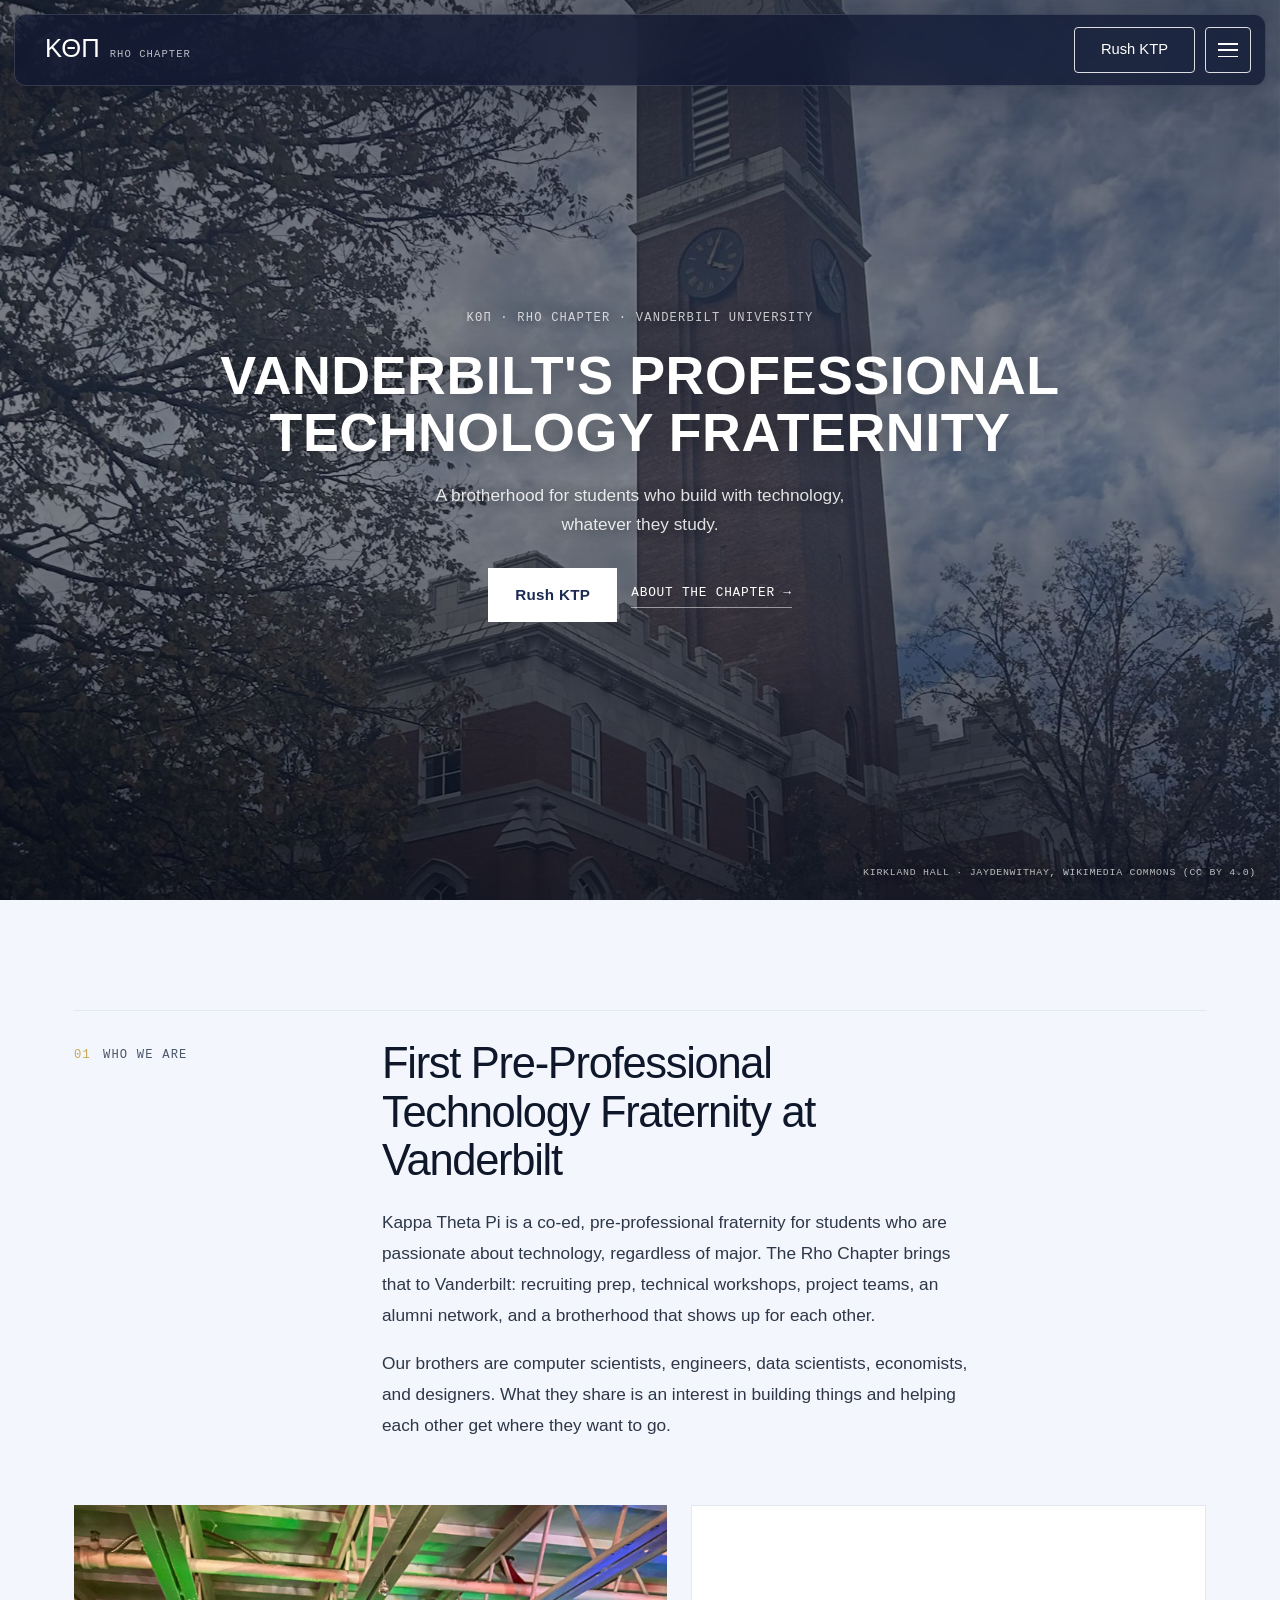
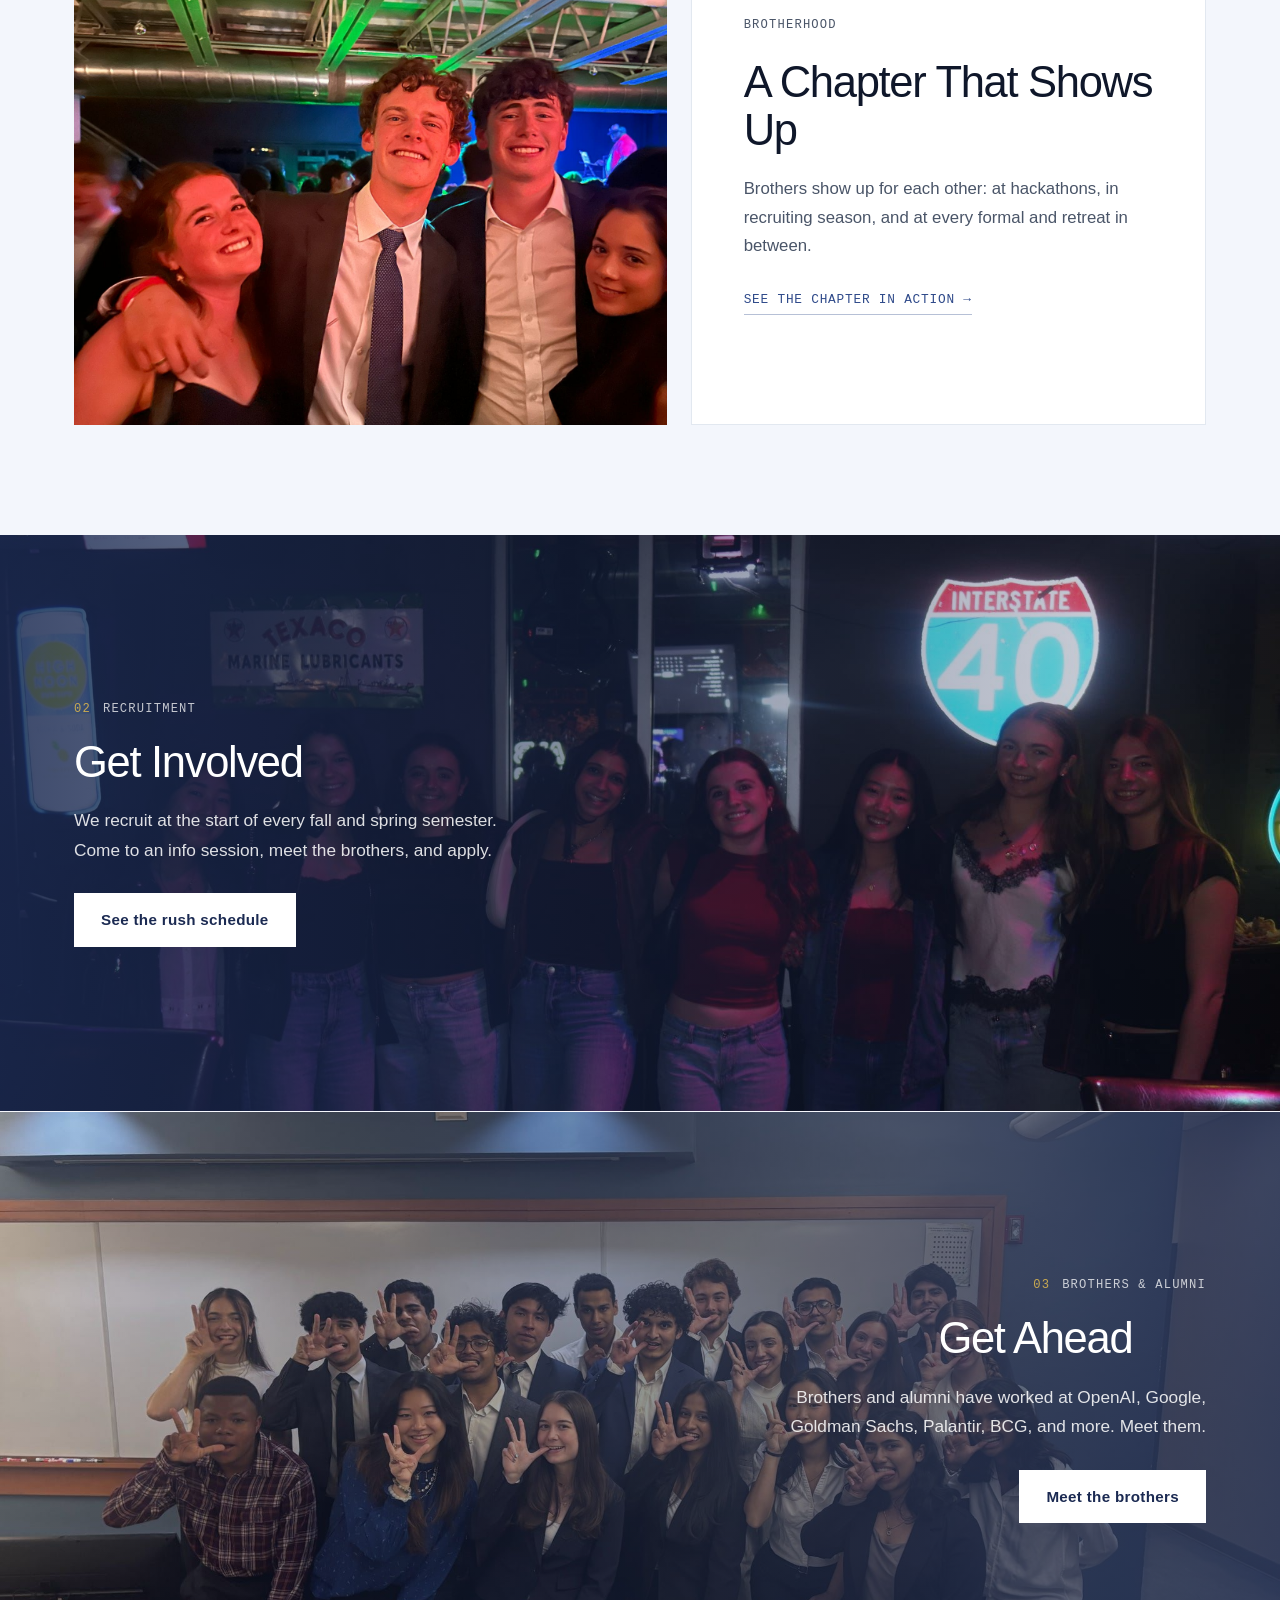
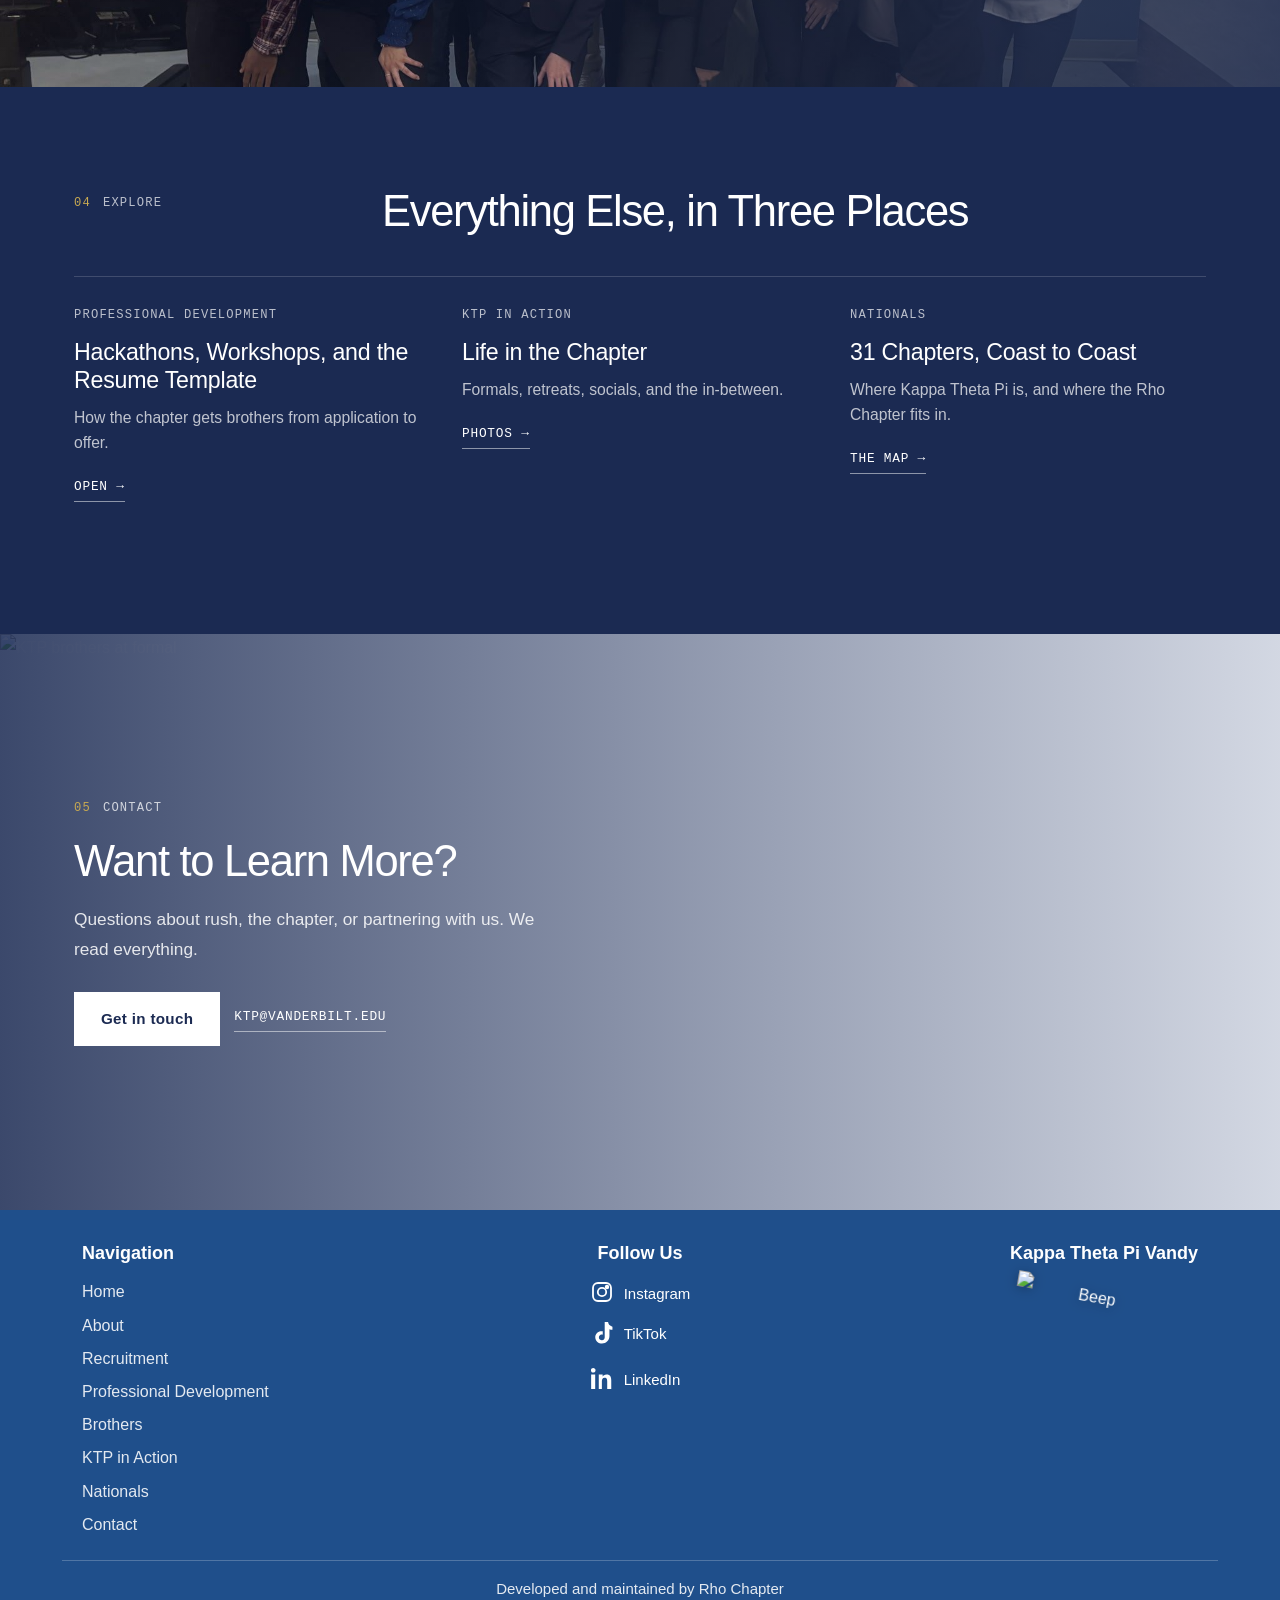
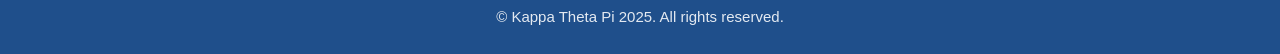
==== index.html @ e5079f2d "Type: Space Grotesk replaces Bricolage for headlines; Archivo Expanded replaces Unbounded on the hom" ====
<!DOCTYPE html>
<html lang="en">
<head>
  <meta charset="UTF-8" />
  <meta http-equiv="Content-Security-Policy" content="default-src 'self'; script-src 'self' 'unsafe-inline' https://cdn.jsdelivr.net https://cdnjs.cloudflare.com; style-src 'self' 'unsafe-inline' https://fonts.googleapis.com https://cdn.jsdelivr.net https://cdnjs.cloudflare.com; font-src 'self' data: https://fonts.gstatic.com https://cdnjs.cloudflare.com; img-src 'self' data: https://tile.openstreetmap.org https://cdnjs.cloudflare.com; connect-src 'self' https://fonts.googleapis.com https://fonts.gstatic.com; object-src 'none'; base-uri 'self'; form-action 'self'">
  <meta name="viewport" content="width=device-width, initial-scale=1.0" />
  <title>Kappa Theta Pi | Vanderbilt University</title>
  

  <!-- Default favicon (root, ICO format for widest support) -->
<link rel="icon" href="/faviconktp.ico" sizes="any">

<!-- PNG favicons for modern browsers and Google Search -->
<link rel="icon" type="image/png" sizes="16x16" href="/images/favicon-16.png">
<link rel="icon" type="image/png" sizes="32x32" href="/images/favicon-32.png">
<link rel="icon" type="image/png" sizes="48x48" href="/images/favicon-48.png">
<link rel="icon" type="image/png" sizes="96x96" href="/images/favicon-96.png">
<link rel="icon" type="image/png" sizes="180x180" href="/images/favicon-180.png"> <!-- iOS high DPI -->

<!-- Windows tiles (optional, for pinned start menu tiles) -->
<meta name="msapplication-TileColor" content="#2a2a2a">
<meta name="theme-color" content="#2a2a2a">

<link rel="manifest" href="/manifest.json">
  
  <!-- Component CSS files -->
  <link rel="stylesheet" href="css/header-styles/header.css">
  <link rel="stylesheet" href="css/footer-styles/footer.css">
  <link href="https://fonts.googleapis.com/css2?family=Space+Grotesk:wght@500;600;700&family=Archivo:wdth,wght@125,700&family=Instrument+Sans:wght@400;500;600&family=Inter:wght@400;500;600;700&family=Space+Mono:wght@400;700&display=swap" rel="stylesheet">
  <link rel="stylesheet" href="css/editorial.css">
<meta name="description" content="Kappa Theta Pi is Vanderbilt's premier professional technology fraternity. Learn about computer science, the School of Engineering, and innovation at the Wond’ry.">
<link rel="canonical" href="https://ktpvandy.org/">
<meta name="keywords" content="Kappa Theta Pi Vanderbilt, KTP Vanderbilt, technology fraternity Vanderbilt, professional fraternity Vanderbilt, Vanderbilt computer science, Vanderbilt engineering, Vanderbilt Greek life, Vanderbilt technology, KTP recruitment, Vanderbilt professional development">
<meta name="keywords" content="Vanderbilt akpsi,Alpha Chi Omega, Alpha Delta Pi, Chi Omega, Delta Delta Delta, Kappa Alpha Theta, Kappa Delta, Kappa Kappa Gamma, Pi Beta Phi, Zeta Tau Alpha, Alpha Epsilon Pi, Alpha Tau Omega, Beta Theta Pi, Beta Upsilon Chi, Kappa Alpha Order, Kappa Sigma, Lambda Chi Alpha, Phi Delta Theta, Phi Kappa Psi, Pi Kappa Alpha, Sigma Alpha Epsilon, Sigma Nu, Zeta Beta Tau, Alpha Kappa Alpha, Alpha Phi Alpha, Delta Sigma Theta, Kappa Alpha Psi, Omega Psi Phi, Phi Beta Sigma, Sigma Gamma Rho, Zeta Phi Beta, Alpha Psi Lambda, Kappa Delta Chi, Lambda Phi Epsilon
,Vanderbilt computer science,Vandy AXO, Vandy ADPi, Vandy ChiO, Vandy TriDelt, Vandy Theta, Vandy KD, Vandy KKG, Vandy PiPhi, Vandy ZTA, Vandy AEPi, Vandy ATO, Vandy Beta, Vandy BYX, Vandy KA, Vandy KappaSig, Vandy LambdaChi, Vandy PhiDelt, Vandy PhiPsi, Vandy Pike, Vandy SAE, Vandy SNu, Vandy ZBT, Vandy AKA, Vandy Alpha, Vandy Delta, Vandy Kappas, Vandy Ques, Vandy Sigmas, Vandy SGRho, Vandy Zetas, Vandy APsi, Vandy KDChi, Vandy Lambdas
,Vanderbilt Fraternities and Sororities,Vanderbilt Greek life How to join a fraternity at Vanderbilt, best fraternities at Vanderbilt, Vanderbilt ECE,Vanderbilt Technology,Fraternities Vanderbilt, Vanderbilt computer science ranking, Vanderbilt School of Engineering, Vanderbilt Frats, Vanderbilt School of Engineering reviews, Vanderbilt technology, Vanderbilt Wond'ry, Vanderbilt engineering majors, Vanderbilt mechanical engineering, Vanderbilt aerospace engineering, Vanderbilt electrical engineering, VUIT Vanderbilt, Vanderbilt IT Help Desk, Vanderbilt IT email, Vanderbilt IT ticket, Vanderbilt IT help">

  <!-- Open Graph Meta Tags -->
  <meta property="og:title" content="Kappa Theta Pi | Vanderbilt University" />
  <meta property="og:description" content="Kappa Theta Pi is Vanderbilt's premier professional technology fraternity. Learn about computer science, the School of Engineering, and innovation at the Wond’ry." />
  <meta property="og:type" content="website" />
  <meta property="og:url" content="https://ktpvandy.org/" />
  <meta property="og:image" content="https://ktpvandy.org/images/logo.png" />
  <meta property="og:site_name" content="Kappa Theta Pi Vanderbilt" />
  
  <!-- Twitter Card Meta Tags -->
  <meta name="twitter:card" content="summary_large_image" />
  <meta name="twitter:title" content="Kappa Theta Pi - Vanderbilt University" />
  <meta name="twitter:description" content="Vanderbilt's premier professional technology fraternity. Professional development, networking, and innovation in computer science and engineering." />
  <meta name="twitter:image" content="https://ktpvandy.org/images/logo.png" />
  
  <!-- Structured Data for Rich Snippets -->
  <script type="application/ld+json">
  {
    "@context": "https://schema.org",
    "@type": "Organization",
    "name": "Kappa Theta Pi - Vanderbilt University",
    "alternateName": "KTP Vanderbilt",
    "url": "https://ktpvandy.org",
    "logo": "https://ktpvandy.org/images/logo.png",
    "description": "Kappa Theta Pi is Vanderbilt's premier professional technology fraternity. We foster leadership, celebrate diversity, and attain extraordinary success in computer science and engineering.",
    "foundingDate": "2023",
    "address": {
      "@type": "PostalAddress",
      "addressLocality": "Nashville",
      "addressRegion": "TN",
      "addressCountry": "US"
    },
    "sameAs": [
      "https://www.linkedin.com/company/kappa-theta-pi-vanderbilt"
    ],
    "potentialAction": {
      "@type": "JoinAction",
      "target": "https://ktpvandy.org/recruitment",
      "description": "Join Kappa Theta Pi at Vanderbilt University"
    }
  }
  </script>
  
  <!-- WebSite Structured Data -->
  <script type="application/ld+json">
  {
    "@context": "https://schema.org",
    "@type": "WebSite",
    "name": "Kappa Theta Pi Vanderbilt",
    "url": "https://ktpvandy.org",
    "description": "Official website of Kappa Theta Pi - Vanderbilt's premier professional technology fraternity",
    "potentialAction": {
      "@type": "SearchAction",
      "target": "https://ktpvandy.org/search?q={search_term_string}",
      "query-input": "required name=search_term_string"
    }
  }
  </script>
  
  <!-- FAQ Structured Data for Rich Snippets -->
  <script type="application/ld+json">
  {
    "@context": "https://schema.org",
    "@type": "FAQPage",
    "mainEntity": [
      {
        "@type": "Question",
        "name": "What is Kappa Theta Pi?",
        "acceptedAnswer": {
          "@type": "Answer",
          "text": "Kappa Theta Pi is Vanderbilt University's premier professional technology fraternity. We focus on professional development, networking, and innovation in computer science and engineering fields."
        }
      },
      {
        "@type": "Question",
        "name": "How do I join KTP at Vanderbilt?",
        "acceptedAnswer": {
          "@type": "Answer",
          "text": "KTP holds recruitment events each semester. Visit our recruitment page to learn about upcoming events and the application process for joining Vanderbilt's technology fraternity."
        }
      },
      {
        "@type": "Question",
        "name": "What majors can join KTP?",
        "acceptedAnswer": {
          "@type": "Answer",
          "text": "KTP welcomes students from computer science, engineering, and related technology fields. We value diversity and welcome students interested in technology and professional development."
        }
      }
    ]
  }
  </script>

  
  <style>
    * { margin: 0; padding: 0; box-sizing: border-box; }
    html { overflow-y: scroll; scrollbar-width: none; -ms-overflow-style: none; }
    html::-webkit-scrollbar { display: none; }
    html body {
      background: var(--ed-page);
      font-family: "Inter", "Helvetica Neue", Arial, sans-serif;
      font-weight: 400;
      color: var(--ed-ink);
      line-height: 1.7;
      overflow-x: hidden;
    }
    a { color: inherit; }

    /* Hero: taller than inner pages */
    .home-hero { min-height: 100vh; align-items: center; }
    .home-hero .ed-wrap {
      max-width: 1440px;
      display: flex; flex-direction: column; align-items: center; text-align: center;
      padding-top: 150px; padding-bottom: 120px;
    }
    .home-hero .ed-kicker { text-shadow: 0 1px 12px rgba(0,0,0,0.5); }
    .home-hero .ed-h1 {
      font-family: "Archivo", "Inter", sans-serif;
      font-stretch: 125%;
      font-weight: 700;
      text-transform: uppercase;
      font-size: clamp(2rem, 4.2vw, 3.9rem);
      line-height: 1.06;
      letter-spacing: 0.01em;
      max-width: 30ch;
      text-shadow: 0 2px 24px rgba(0,0,0,0.35);
    }
    .home-hero p { margin-left: auto; margin-right: auto; text-shadow: 0 1px 12px rgba(0,0,0,0.5); }
    .home-hero .ed-actions { justify-content: center; }
    /* Heavier dim than inner heros so the headline always reads */
    .ed-hero.home-hero::after {
      background: linear-gradient(180deg, rgba(8, 13, 30, 0.62) 0%, rgba(8, 13, 30, 0.5) 50%, rgba(8, 13, 30, 0.78) 100%);
    }
    .home-hero > img.hero-slide {
      object-position: center 40%;
      opacity: 0;
      transition: opacity 1.6s ease;
      will-change: opacity;
    }
    .home-hero > img.hero-slide.is-active { opacity: 1; }
    .hero-credit {
      position: absolute;
      right: 24px;
      bottom: 18px;
      z-index: 1;
      font-family: var(--ed-mono);
      font-size: 0.62rem;
      letter-spacing: 0.072em;
      text-transform: uppercase;
      color: rgba(255,255,255,0.7);
      text-shadow: 0 1px 8px rgba(0,0,0,0.6);
      pointer-events: none;
      transition: opacity 0.6s ease;
    }
    @media (max-width: 700px) { .hero-credit { display: none; } }

    /* Intro rows */
    .home-intro { padding: 110px 0 64px; }
    .home-intro .ed-row + .ed-row { margin-top: 70px; }
    .home-intro .ed-h2 { max-width: 22ch; margin-bottom: 22px; }
    .home-intro .ed-lede { margin-bottom: 1rem; }
    .home-intro .ed-lede:last-of-type { margin-bottom: 0; }

    /* Photo + card (Palantir-style split) */
    .home-split { padding: 0 0 110px; }
    .home-split .grid {
      display: grid;
      grid-template-columns: 1.15fr 1fr;
      gap: 24px;
      align-items: stretch;
    }
    .home-split figure { margin: 0; min-height: 520px; overflow: hidden; position: relative; }
    .home-split figure img { position: absolute; inset: 0; width: 100%; height: 100%; object-fit: cover; object-position: 50% 35%; display: block; }
    .home-split .card {
      background: #ffffff;
      border: 1px solid var(--ed-line);
      padding: 56px 52px;
      display: flex;
      flex-direction: column;
      justify-content: center;
    }
    .home-split .card .ed-kicker { margin-bottom: 22px; }
    .home-split .card .ed-h2 { margin-bottom: 20px; }
    .home-split .card p { color: var(--ed-muted); font-size: 1.05rem; line-height: 1.7; max-width: 44ch; }

    /* Three-up pointers, on navy */
    .home-pointers { padding: 100px 0 100px; }
    .home-pointers .ed-row { border-top: 0; padding-top: 0; padding-bottom: 40px; }
    .home-pointers .ed-row .ed-kicker { color: rgba(255,255,255,0.7); }
    .home-pointers .ed-row .ed-h2 { color: #ffffff; }
    .home-pointers .grid {
      display: grid;
      grid-template-columns: repeat(3, minmax(0, 1fr));
      gap: 0 32px;
      border-top: 1px solid rgba(255,255,255,0.16);
    }
    .home-pointers a {
      display: block;
      text-decoration: none;
      padding: 28px 0 32px;
      color: inherit;
    }
    .home-pointers a .ed-kicker { margin-bottom: 14px; color: rgba(255,255,255,0.7); }
    .home-pointers h3 {
      font-size: 1.45rem;
      font-weight: 400;
      letter-spacing: -0.01em;
      line-height: 1.2;
      color: #ffffff;
      margin-bottom: 10px;
    }
    .home-pointers p { color: rgba(255,255,255,0.72); font-size: 0.98rem; line-height: 1.6; margin-bottom: 16px; }
    .home-pointers a:hover h3 { color: var(--ed-gold); }

    /* Band spacing */
    .home-band + .home-band { border-top: 1px solid rgba(255,255,255,0.12); }

    /* Closing statement */
    .home-close { padding: 110px 0; }
    .home-close .ed-h2 { max-width: 20ch; margin-bottom: 26px; }

    @media (max-width: 900px) {
      .home-intro { padding: 70px 0 60px; }
      .home-split { padding-bottom: 70px; }
      .home-split .grid { grid-template-columns: 1fr; }
      .home-split figure { min-height: 0; aspect-ratio: 4 / 3; }
      .home-split .card { padding: 36px 28px; }
      .home-pointers { padding: 70px 0; }
      .home-pointers .grid { grid-template-columns: 1fr; }
      .home-pointers a { border-bottom: 1px solid rgba(255,255,255,0.16); }
      .home-close { padding: 70px 0; }
    }
  </style>
</head>

<body>
  <!-- Header will be injected by component -->

  <section class="ed-hero home-hero" id="homeHero">
    <img class="hero-slide is-active" src="images/campus/kirkland-hall.jpg" alt="Kirkland Hall, Vanderbilt University" fetchpriority="high" data-credit="Kirkland Hall · Jaydenwithay, Wikimedia Commons (CC BY 4.0)">
    <img class="hero-slide" data-src="images/campus/stadium-aerial.jpg" alt="FirstBank Stadium from above" data-credit="FirstBank Stadium · Quintin Soloviev, Wikimedia Commons (CC BY 4.0)">
    <img class="hero-slide" data-src="images/campus/tower-sunset.jpg" alt="Vanderbilt campus at dusk" data-credit="Campus at dusk">
    <img class="hero-slide" data-src="images/campus/firstbank-night.jpg" alt="Vanderbilt football under the lights at FirstBank Stadium" data-credit="Vanderbilt vs. Hawaii · PCN02WPS, Wikimedia Commons (CC BY-SA 4.0)">
    <img class="hero-slide" data-src="images/campus/wyatt-center.jpg" alt="Wyatt Center and the Peabody lawn" data-credit="Wyatt Center · Wikimedia Commons (public domain)">
    <img class="hero-slide" data-src="images/campus/nashville-skyline.jpg" alt="Nashville skyline" data-credit="Nashville skyline · Bsutto04, Wikimedia Commons (CC BY-SA 4.0)">
    <img class="hero-slide" data-src="images/campus/alumni-lawn.jpg" alt="Alumni Lawn, Vanderbilt University" data-credit="Alumni Lawn · Stablenode, Wikimedia Commons (CC BY-SA 4.0)">
    <span class="hero-credit" id="heroCredit" aria-hidden="true"></span>
    <div class="ed-wrap">
      <span class="ed-kicker">ΚΘΠ · Rho Chapter · Vanderbilt University</span>
      <h1 class="ed-h1">Vanderbilt's Professional Technology Fraternity</h1>
      <p>A brotherhood for students who build with technology, whatever they study.</p>
      <div class="ed-actions">
        <a href="/recruitment" class="ed-btn">Rush KTP</a>
        <a href="/about" class="ed-link">About the chapter <span aria-hidden="true">&rarr;</span></a>
      </div>
    </div>
  </section>

  <main>
    <!-- 01 / WHO WE ARE -->
    <section class="home-intro">
      <div class="ed-wrap">
        <div class="ed-row">
          <div class="ed-kicker"><b>01</b>Who we are</div>
          <div>
            <h2 class="ed-h2">First Pre-Professional Technology Fraternity at Vanderbilt</h2>
            <p class="ed-lede">Kappa Theta Pi is a co-ed, pre-professional fraternity for students who are passionate about technology, regardless of major. The Rho Chapter brings that to Vanderbilt: recruiting prep, technical workshops, project teams, an alumni network, and a brotherhood that shows up for each other.</p>
            <p class="ed-lede">Our brothers are computer scientists, engineers, data scientists, economists, and designers. What they share is an interest in building things and helping each other get where they want to go.</p>
          </div>
        </div>
      </div>
    </section>

    <!-- Photo + card -->
    <section class="home-split">
      <div class="ed-wrap">
        <div class="grid">
          <figure>
            <img src="images/in_action_imgs/20260403_192654_B14B1B.jpeg" alt="KTP brothers at spring formal" loading="lazy">
          </figure>
          <div class="card">
            <span class="ed-kicker">Brotherhood</span>
            <h2 class="ed-h2">A Chapter That Shows Up</h2>
            <p>Brothers show up for each other: at hackathons, in recruiting season, and at every formal and retreat in between.</p>
            <div class="ed-actions">
              <a href="/ktp-in-action" class="ed-link">See the chapter in action <span aria-hidden="true">&rarr;</span></a>
            </div>
          </div>
        </div>
      </div>
    </section>

    <!-- 02 / RECRUITMENT band -->
    <section class="ed-band home-band">
      <img src="images/in_action_imgs/20260223_125934_B021BC.jpeg" alt="Chapter meeting in Featheringill Hall" style="object-position: center 40%;">
      <div class="ed-wrap">
        <div>
          <span class="ed-kicker"><b>02</b>Recruitment</span>
          <h2 class="ed-h2">Get Involved</h2>
          <p>We recruit at the start of every fall and spring semester. Come to an info session, meet the brothers, and apply.</p>
          <div class="ed-actions">
            <a href="/recruitment" class="ed-btn">See the rush schedule</a>
          </div>
        </div>
      </div>
    </section>

    <!-- 03 / BROTHERS band -->
    <section class="ed-band ed-band--right home-band">
      <img src="images/in_action_imgs/20250417_225103_BC8AE1.jpeg" alt="KTP brothers in suits after a chapter event" style="object-position: center 35%;">
      <div class="ed-wrap">
        <div>
          <span class="ed-kicker"><b>03</b>Brothers &amp; alumni</span>
          <h2 class="ed-h2">Get Ahead</h2>
          <p>Brothers and alumni have worked at OpenAI, Google, Goldman Sachs, Palantir, BCG, and more. Meet them.</p>
          <div class="ed-actions" style="justify-content:flex-end;">
            <a href="/brothers" class="ed-btn">Meet the brothers</a>
          </div>
        </div>
      </div>
    </section>

    <!-- 04 / POINTERS -->
    <section class="home-pointers ed-on-dark">
      <div class="ed-wrap">
        <div class="ed-row">
          <div class="ed-kicker"><b>04</b>Explore</div>
          <h2 class="ed-h2">Everything Else, in Three Places</h2>
        </div>
        <div class="grid">
          <a href="/professional-development">
            <div class="ed-kicker">Professional Development</div>
            <h3>Hackathons, Workshops, and the Resume Template</h3>
            <p>How the chapter gets brothers from application to offer.</p>
            <span class="ed-link">Open <span aria-hidden="true">&rarr;</span></span>
          </a>
          <a href="/ktp-in-action">
            <div class="ed-kicker">KTP in Action</div>
            <h3>Life in the Chapter</h3>
            <p>Formals, retreats, socials, and the in-between.</p>
            <span class="ed-link">Photos <span aria-hidden="true">&rarr;</span></span>
          </a>
          <a href="/nationals">
            <div class="ed-kicker">Nationals</div>
            <h3>31 Chapters, Coast to Coast</h3>
            <p>Where Kappa Theta Pi is, and where the Rho Chapter fits in.</p>
            <span class="ed-link">The map <span aria-hidden="true">&rarr;</span></span>
          </a>
        </div>
      </div>
    </section>

    <!-- 05 / CONTACT band -->
    <section class="ed-band home-band">
      <img src="images/ktp4.jpg" alt="KTP brothers at formal">
      <div class="ed-wrap">
        <div>
          <span class="ed-kicker"><b>05</b>Contact</span>
          <h2 class="ed-h2">Want to Learn More?</h2>
          <p>Questions about rush, the chapter, or partnering with us. We read everything.</p>
          <div class="ed-actions">
            <a href="/contact" class="ed-btn">Get in touch</a>
            <a href="mailto:ktp@vanderbilt.edu" class="ed-link">ktp@vanderbilt.edu</a>
          </div>
        </div>
      </div>
    </section>
  </main>

  <!-- Footer will be injected by component -->

  <!-- Component Scripts -->
  <script src="js/header.js"></script>
  <script src="js/footer.js"></script>
  <script>
    // Hero photo rotation: crossfade every 6s, paused when the tab is hidden
    (function () {
      var slides = Array.prototype.slice.call(document.querySelectorAll('#homeHero .hero-slide'));
      var credit = document.getElementById('heroCredit');
      if (slides.length < 2) { if (credit && slides[0]) credit.textContent = slides[0].dataset.credit || ''; return; }
      var i = 0;
      var setCredit = function () { if (credit) credit.textContent = slides[i].dataset.credit || ''; };
      setCredit();
      var load = function (img) { if (img.dataset.src) { img.src = img.dataset.src; delete img.dataset.src; } };
      load(slides[1]);
      var next = function () {
        if (document.hidden) return;
        var n = (i + 1) % slides.length;
        if (!slides[n].complete || !slides[n].naturalWidth) { load(slides[n]); return; }
        slides[i].classList.remove('is-active');
        i = n;
        slides[i].classList.add('is-active');
        setCredit();
        load(slides[(i + 1) % slides.length]);
      };
      setInterval(next, 6000);
    })();
  </script>
</body>
</html>
---- css/header-styles/header.css ----
/* SITE CHROME: floating top bar + full-screen menu. Injected by js/header.js on every page. */

:root {
  --primary: #2F4A8A;
  --white: #ffffff;
  --black: #000000;
  --gray: #f4f4f4;
  --bar-h: 72px;
  --bar-inset: 14px;
  --menu-bg: #0b1224;
  --menu-line: rgba(255, 255, 255, 0.14);
  --menu-muted: rgba(255, 255, 255, 0.62);
}

html { overflow-y: scroll; scrollbar-width: none; -ms-overflow-style: none; }
html::-webkit-scrollbar { display: none; }
body { overflow-x: hidden; }

/* ---------- Bar ---------- */
.site-bar {
  position: fixed;
  top: var(--bar-inset); left: var(--bar-inset); right: var(--bar-inset);
  z-index: 6000;
  height: var(--bar-h);
  display: flex;
  align-items: center;
  justify-content: space-between;
  gap: 24px;
  padding: 0 14px 0 30px;
  background: rgba(14, 22, 46, 0.72);
  -webkit-backdrop-filter: saturate(160%) blur(28px);
  backdrop-filter: saturate(160%) blur(28px);
  border: 1px solid rgba(255, 255, 255, 0.14);
  border-radius: 12px;
  box-shadow: 0 10px 32px rgba(15, 23, 42, 0.22);
  color: #ffffff;
  transition: background 0.3s ease;
}
.site-bar.is-scrolled { background: rgba(14, 22, 46, 0.82); }

.site-logo {
  display: flex;
  align-items: baseline;
  gap: 10px;
  text-decoration: none !important;
  color: #ffffff;
  flex: 0 0 auto;
}
.site-letters { font-size: 1.6rem; line-height: 1; font-weight: 400; color: #ffffff; }
.site-chapter {
  font-family: "Space Mono", ui-monospace, Menlo, Consolas, monospace;
  font-size: 0.66rem;
  letter-spacing: 0.1em;
  text-transform: uppercase;
  color: rgba(255, 255, 255, 0.7);
}

.site-bar-right { display: flex; align-items: stretch; gap: 10px; height: 46px; }
.site-cta {
  display: inline-flex;
  align-items: center;
  padding: 0 26px;
  border: 1px solid rgba(255, 255, 255, 0.85);
  border-radius: 4px;
  background: transparent;
  color: #ffffff;
  font-size: 0.92rem;
  font-weight: 500;
  text-decoration: none !important;
  transition: background 0.2s ease, color 0.2s ease;
}
.site-cta:hover { background: #ffffff; color: #1b2a52; }

.site-menu-btn {
  width: 46px;
  border: 1px solid rgba(255, 255, 255, 0.85);
  border-radius: 4px;
  background: transparent;
  padding: 0;
  cursor: pointer;
  display: inline-flex; align-items: center; justify-content: center;
  transition: background 0.2s ease;
}
.site-menu-btn:hover { background: rgba(255, 255, 255, 0.1); }
.site-menu-icon { position: relative; width: 20px; height: 14px; display: block; }
.site-menu-icon span {
  position: absolute; left: 0; right: 0;
  height: 1.5px; background: #ffffff;
  transition: transform 0.25s ease, opacity 0.2s ease, top 0.25s ease;
}
.site-menu-icon span:nth-child(1) { top: 0; }
.site-menu-icon span:nth-child(2) { top: 6.25px; }
.site-menu-icon span:nth-child(3) { top: 12.5px; }
.menu-open .site-menu-icon span:nth-child(1) { top: 6.25px; transform: rotate(45deg); }
.menu-open .site-menu-icon span:nth-child(2) { opacity: 0; }
.menu-open .site-menu-icon span:nth-child(3) { top: 6.25px; transform: rotate(-45deg); }
.menu-open .site-bar { background: var(--menu-bg); border-color: var(--menu-line); box-shadow: none; }

/* ---------- Full-screen menu ---------- */
.site-menu {
  font-family: "Instrument Sans", "Inter", "Helvetica Neue", Arial, sans-serif;
  position: fixed;
  inset: 0;
  z-index: 5500;
  background: var(--menu-bg);
  color: #ffffff;
  opacity: 0;
  visibility: hidden;
  transform: translateY(-12px);
  transition: opacity 0.28s ease, transform 0.28s ease, visibility 0s linear 0.28s;
  overflow-y: auto;
  -webkit-overflow-scrolling: touch;
}
.menu-open .site-menu {
  opacity: 1;
  visibility: visible;
  transform: translateY(0);
  transition: opacity 0.28s ease, transform 0.28s ease, visibility 0s;
}
.menu-open body { position: fixed; left: 0; right: 0; width: 100%; }

.site-menu-inner {
  display: grid;
  grid-template-columns: 1.15fr 1fr 1fr;
  gap: 0 44px;
  padding: calc(var(--bar-h) + var(--bar-inset) + 40px) 32px 48px;
  min-height: 100%;
  max-width: 1880px;
  margin: 0 auto;
}
.menu-col { display: flex; flex-direction: column; min-width: 0; }
.menu-head {
  display: flex;
  justify-content: space-between;
  align-items: baseline;
  gap: 16px;
  padding: 18px 0 14px;
  border-top: 1px solid var(--menu-line);
  font-family: "Space Mono", ui-monospace, Menlo, Consolas, monospace;
  font-size: 0.7rem;
  letter-spacing: 0.1em;
  text-transform: uppercase;
  color: var(--menu-muted);
  margin-bottom: 26px;
}
.menu-head a { color: #ffffff; text-decoration: underline; text-underline-offset: 4px; text-decoration-thickness: 1px; white-space: nowrap; }
.menu-head a:hover { color: #c8a951; }

/* Navigation column */
.menu-nav, .menu-subs { list-style: none; margin: 0; padding: 0; }
.menu-nav > li { margin-bottom: 14px; }
.menu-nav a { color: #ffffff; text-decoration: none; display: inline-block; transition: color 0.2s ease, transform 0.2s ease; }
.menu-nav a.menu-top {
  font-family: "Instrument Sans", "Inter", "Helvetica Neue", Arial, sans-serif;
  font-size: clamp(1.8rem, 2.8vw, 2.7rem);
  font-weight: 500;
  letter-spacing: -0.02em;
  line-height: 1.1;
}
.menu-nav a.menu-top.is-current { color: #c8a951; }
.menu-nav a:hover { color: #c8a951; }
.menu-subs { margin: 8px 0 6px; }
.menu-subs li { margin: 6px 0; }
.menu-sub {
  font-family: "Instrument Sans", "Inter", "Helvetica Neue", Arial, sans-serif;
  font-size: clamp(1.15rem, 1.6vw, 1.55rem);
  font-weight: 400;
  color: rgba(255, 255, 255, 0.86) !important;
}
.menu-arrow { display: inline-block; margin-right: 12px; color: var(--menu-muted); font-weight: 400; }
.menu-sub:hover .menu-arrow, .menu-link:hover .menu-arrow { color: #c8a951; }

/* Photos column */
.menu-photos { display: grid; grid-template-columns: 1fr 1fr; gap: 28px; }
.menu-photo { display: flex; flex-direction: column; text-decoration: none !important; color: #ffffff; min-width: 0; }
.menu-photo img { width: 100%; aspect-ratio: 4 / 3; object-fit: cover; display: block; margin-bottom: 14px; filter: saturate(0.95); transition: filter 0.3s ease; }
.menu-photo:hover img { filter: saturate(1.1) brightness(1.05); }
.menu-photo-label {
  font-family: "Space Mono", ui-monospace, Menlo, Consolas, monospace;
  font-size: 0.66rem; letter-spacing: 0.08em; text-transform: uppercase;
  color: var(--menu-muted); margin-bottom: 12px;
}
.menu-photo-title { font-size: 1.15rem; font-weight: 500; line-height: 1.35; margin-bottom: 14px; }

/* Recruitment column */
.menu-blurb { font-size: 1.12rem; line-height: 1.6; color: rgba(255, 255, 255, 0.9); max-width: 42ch; margin: 0 0 26px; }
.menu-link {
  display: inline-block;
  color: #ffffff;
  text-decoration: none;
  border-bottom: 1px solid rgba(255, 255, 255, 0.55);
  padding-bottom: 2px;
  margin-bottom: 14px;
  align-self: flex-start;
  transition: border-color 0.2s ease, color 0.2s ease;
}
.menu-link:hover { color: #c8a951; border-color: #c8a951; }
.menu-link--lg { font-size: 1.15rem; }
.menu-foot {
  margin-top: auto;
  padding-top: 22px;
  border-top: 1px solid var(--menu-line);
  display: flex; flex-direction: column; gap: 14px;
}
.menu-foot > a { color: #ffffff; text-decoration: none; font-size: 1.05rem; }
.menu-foot > a:hover { color: #c8a951; }
.menu-social { display: flex; flex-wrap: wrap; gap: 8px 22px; }
.menu-social a {
  font-family: "Space Mono", ui-monospace, Menlo, Consolas, monospace;
  font-size: 0.7rem; letter-spacing: 0.08em; text-transform: uppercase;
  color: var(--menu-muted); text-decoration: none;
}
.menu-social a:hover { color: #ffffff; }

/* ---------- Responsive ---------- */
@media (max-width: 1100px) {
  .site-menu-inner { grid-template-columns: 1.1fr 1fr; }
  .menu-col--rush { grid-column: 1 / -1; padding-top: 24px; }
  .menu-foot { margin-top: 32px; }
}
@media (max-width: 760px) {
  :root { --bar-h: 60px; --bar-inset: 10px; }
  .site-bar { padding: 0 10px 0 18px; }
  .site-bar-right { height: 40px; }
  .site-cta { padding: 0 16px; font-size: 0.86rem; }
  .site-menu-btn { width: 40px; }
  .site-menu-inner { grid-template-columns: 1fr; gap: 0; padding: calc(var(--bar-h) + var(--bar-inset) + 24px) 20px 40px; }
  .menu-col--photos, .menu-col--rush { padding-top: 24px; }
  .menu-photos { grid-template-columns: 1fr 1fr; gap: 16px; }
  .menu-nav a.menu-top { font-size: 1.7rem; }
  .menu-sub { font-size: 1.05rem; }
}
---- css/editorial.css ----
/* ------------------------------------------------------------------
   KTP editorial design tokens — shared by every page.
   Light headlines, monospace kickers, hairlines, text links.
   Palette: KTP blue #2F4A8A, navy #1b2a52, gold #c8a951.
   ------------------------------------------------------------------ */
:root {
  --ed-primary: #2F4A8A;
  --ed-navy: #1b2a52;
  --ed-navy-2: #243766;
  --ed-gold: #c8a951;
  --ed-ink: #0f172a;
  --ed-muted: #4a5568;
  --ed-faint: #8c96ad;
  --ed-line: #e2e8f0;
  --ed-page: #f3f6fc;
  --ed-sans: "Inter", "Helvetica Neue", Arial, sans-serif;
  --ed-display: "Space Grotesk", "Inter", "Helvetica Neue", Arial, sans-serif;
  --ed-mono: "Space Mono", ui-monospace, Menlo, Consolas, monospace;
}

/* Base type. html+body outranks the Bootstrap body rule that header.js injects later. */
html body { font-family: var(--ed-sans); font-weight: 400; -webkit-font-smoothing: antialiased; }
/* Three voices: display for headlines, Inter for reading, mono for labels. */
h1, h2, .ed-h1, .ed-h2, .case-title, .cases-title, .res-title, .home-pointers h3, .founder-name, .nat-stat-num {
  font-family: var(--ed-display); font-weight: 500; letter-spacing: -0.025em;
}
button, input, select, textarea { font-family: inherit; }

/* Layout */
.ed-wrap { max-width: 1180px; margin: 0 auto; padding: 0 24px; }

/* Monospace kicker: <div class="ed-kicker"><b>01</b>Label</div> */
.ed-kicker {
  font-family: var(--ed-mono);
  font-size: 0.76rem;
  letter-spacing: 0.096em;
  text-transform: uppercase;
  color: var(--ed-muted);
}
.ed-kicker b { color: var(--ed-gold); font-weight: 500; margin-right: 12px; }
.ed-on-dark .ed-kicker { color: #9fb0da; }

/* Headlines */
.ed-h1 {
  font-size: clamp(2.8rem, 6.4vw, 5.4rem);
  font-weight: 500;
  letter-spacing: -0.025em;
  line-height: 1.02;
  color: var(--ed-ink);
}
.ed-h2 {
  font-size: clamp(1.9rem, 3.4vw, 2.8rem);
  font-weight: 500;
  letter-spacing: -0.03em;
  line-height: 1.12;
  color: var(--ed-ink);
}
.ed-on-dark .ed-h1, .ed-on-dark .ed-h2 { color: #ffffff; }
.ed-lede { font-size: 1.08rem; line-height: 1.8; color: #2d3748; max-width: 62ch; }
.ed-on-dark .ed-lede { color: #c3cce4; }

/* Full-bleed photo hero / band */
.ed-hero, .ed-band {
  position: relative;
  display: flex;
  color: #ffffff;
  overflow: hidden;
  isolation: isolate;
}
.ed-hero { min-height: 82vh; align-items: flex-end; }
.ed-band { min-height: 64vh; align-items: center; }
.ed-hero > img, .ed-band > img {
  position: absolute; inset: 0; width: 100%; height: 100%;
  object-fit: cover; z-index: -2;
}
.ed-hero::after {
  content: ""; position: absolute; inset: 0; z-index: -1;
  background: linear-gradient(180deg, rgba(15,23,42,0.15) 0%, rgba(15,23,42,0.35) 45%, rgba(15,23,42,0.82) 100%);
}
.ed-band::after {
  content: ""; position: absolute; inset: 0; z-index: -1;
  background: linear-gradient(90deg, rgba(27,42,82,0.85) 0%, rgba(27,42,82,0.45) 55%, rgba(27,42,82,0.15) 100%);
}
.ed-band.ed-band--right::after {
  background: linear-gradient(270deg, rgba(27,42,82,0.85) 0%, rgba(27,42,82,0.45) 55%, rgba(27,42,82,0.15) 100%);
}
.ed-hero .ed-wrap { width: 100%; padding-top: 160px; padding-bottom: 72px; }
.ed-band .ed-wrap { width: 100%; padding-top: 80px; padding-bottom: 80px; }
.ed-band--right .ed-wrap { display: flex; justify-content: flex-end; }
.ed-band--right .ed-wrap > div { text-align: right; }
.ed-band--right .ed-wrap > div .ed-kicker { display: block; }
.ed-hero .ed-kicker, .ed-band .ed-kicker { color: rgba(255,255,255,0.75); display: block; margin-bottom: 18px; }
.ed-hero .ed-h1, .ed-hero .ed-h2, .ed-band .ed-h2 { color: #ffffff; max-width: 16ch; }
.ed-hero .ed-h1 { max-width: 14ch; }
.ed-hero p, .ed-band p { margin-top: 20px; max-width: 48ch; font-size: 1.08rem; color: rgba(255,255,255,0.86); }
.ed-band--right .ed-wrap > div p { margin-left: auto; }

/* Short page header (no photo): kicker + headline on tinted ground */
.ed-head {
  padding: 150px 0 48px;
  border-bottom: 1px solid var(--ed-line);
}
.ed-head .ed-kicker { margin-bottom: 16px; }
.ed-head p { margin-top: 18px; max-width: 52ch; font-size: 1.08rem; line-height: 1.7; color: #2d3748; }

/* Numbered row: label column + content */
.ed-row {
  display: grid;
  grid-template-columns: 260px 1fr;
  gap: 48px;
  padding-top: 28px;
  border-top: 1px solid var(--ed-line);
}
.ed-row .ed-kicker { padding-top: 6px; }
.ed-on-dark .ed-row { border-top-color: rgba(255,255,255,0.16); }

/* Text link with arrow */
.ed-link {
  display: inline-block;
  font-family: var(--ed-mono);
  font-size: 0.8rem;
  letter-spacing: 0.06em;
  text-transform: uppercase;
  color: var(--ed-primary);
  text-decoration: none !important;
  border-bottom: 1px solid rgba(47,74,138,0.35);
  padding-bottom: 3px;
  transition: border-color 0.2s ease;
}
.ed-link:hover { border-color: var(--ed-primary); color: var(--ed-primary); }
.ed-hero .ed-link, .ed-band .ed-link, .ed-on-dark .ed-link {
  color: #ffffff; border-color: rgba(255,255,255,0.5);
}
.ed-hero .ed-link:hover, .ed-band .ed-link:hover, .ed-on-dark .ed-link:hover { border-color: #ffffff; color: #ffffff; }

/* Buttons: square, quiet */
.ed-btn {
  display: inline-block;
  padding: 13px 26px;
  font-weight: 600;
  font-size: 0.95rem;
  letter-spacing: 0.02em;
  text-decoration: none !important;
  border: 1px solid var(--ed-primary);
  background: var(--ed-primary);
  color: #ffffff;
  transition: background 0.2s ease, color 0.2s ease;
}
.ed-btn:hover { background: transparent; color: var(--ed-primary); }
.ed-btn--ghost { background: transparent; color: var(--ed-primary); }
.ed-btn--ghost:hover { background: var(--ed-primary); color: #ffffff; }
.ed-hero .ed-btn, .ed-band .ed-btn, .ed-on-dark .ed-btn { background: #ffffff; border-color: #ffffff; color: var(--ed-navy); }
.ed-hero .ed-btn:hover, .ed-band .ed-btn:hover, .ed-on-dark .ed-btn:hover { background: transparent; color: #ffffff; }
.ed-on-dark .ed-btn--ghost { background: transparent; color: #ffffff; }
.ed-on-dark .ed-btn--ghost:hover { background: #ffffff; color: var(--ed-navy); }
.ed-actions { display: flex; gap: 14px; flex-wrap: wrap; align-items: center; margin-top: 28px; }

/* Dark section */
.ed-on-dark { background: var(--ed-navy); color: #e9edf7; }

/* Hairline */
.ed-hr { border: 0; border-top: 1px solid var(--ed-line); margin: 0; }
.ed-on-dark .ed-hr { border-top-color: rgba(255,255,255,0.16); }

@media (max-width: 900px) {
  .ed-hero { min-height: 70vh; }
  .ed-hero .ed-wrap { padding-top: 120px; padding-bottom: 48px; }
  .ed-band { min-height: 56vh; }
  .ed-band::after, .ed-band.ed-band--right::after {
    background: linear-gradient(180deg, rgba(27,42,82,0.35) 0%, rgba(27,42,82,0.85) 100%);
  }
  .ed-band--right .ed-wrap { justify-content: flex-start; }
  .ed-band--right .ed-wrap > div { text-align: left; }
  .ed-band--right .ed-wrap > div p { margin-left: 0; }
  .ed-row { grid-template-columns: 1fr; gap: 16px; }
  .ed-head { padding-top: 120px; }
}
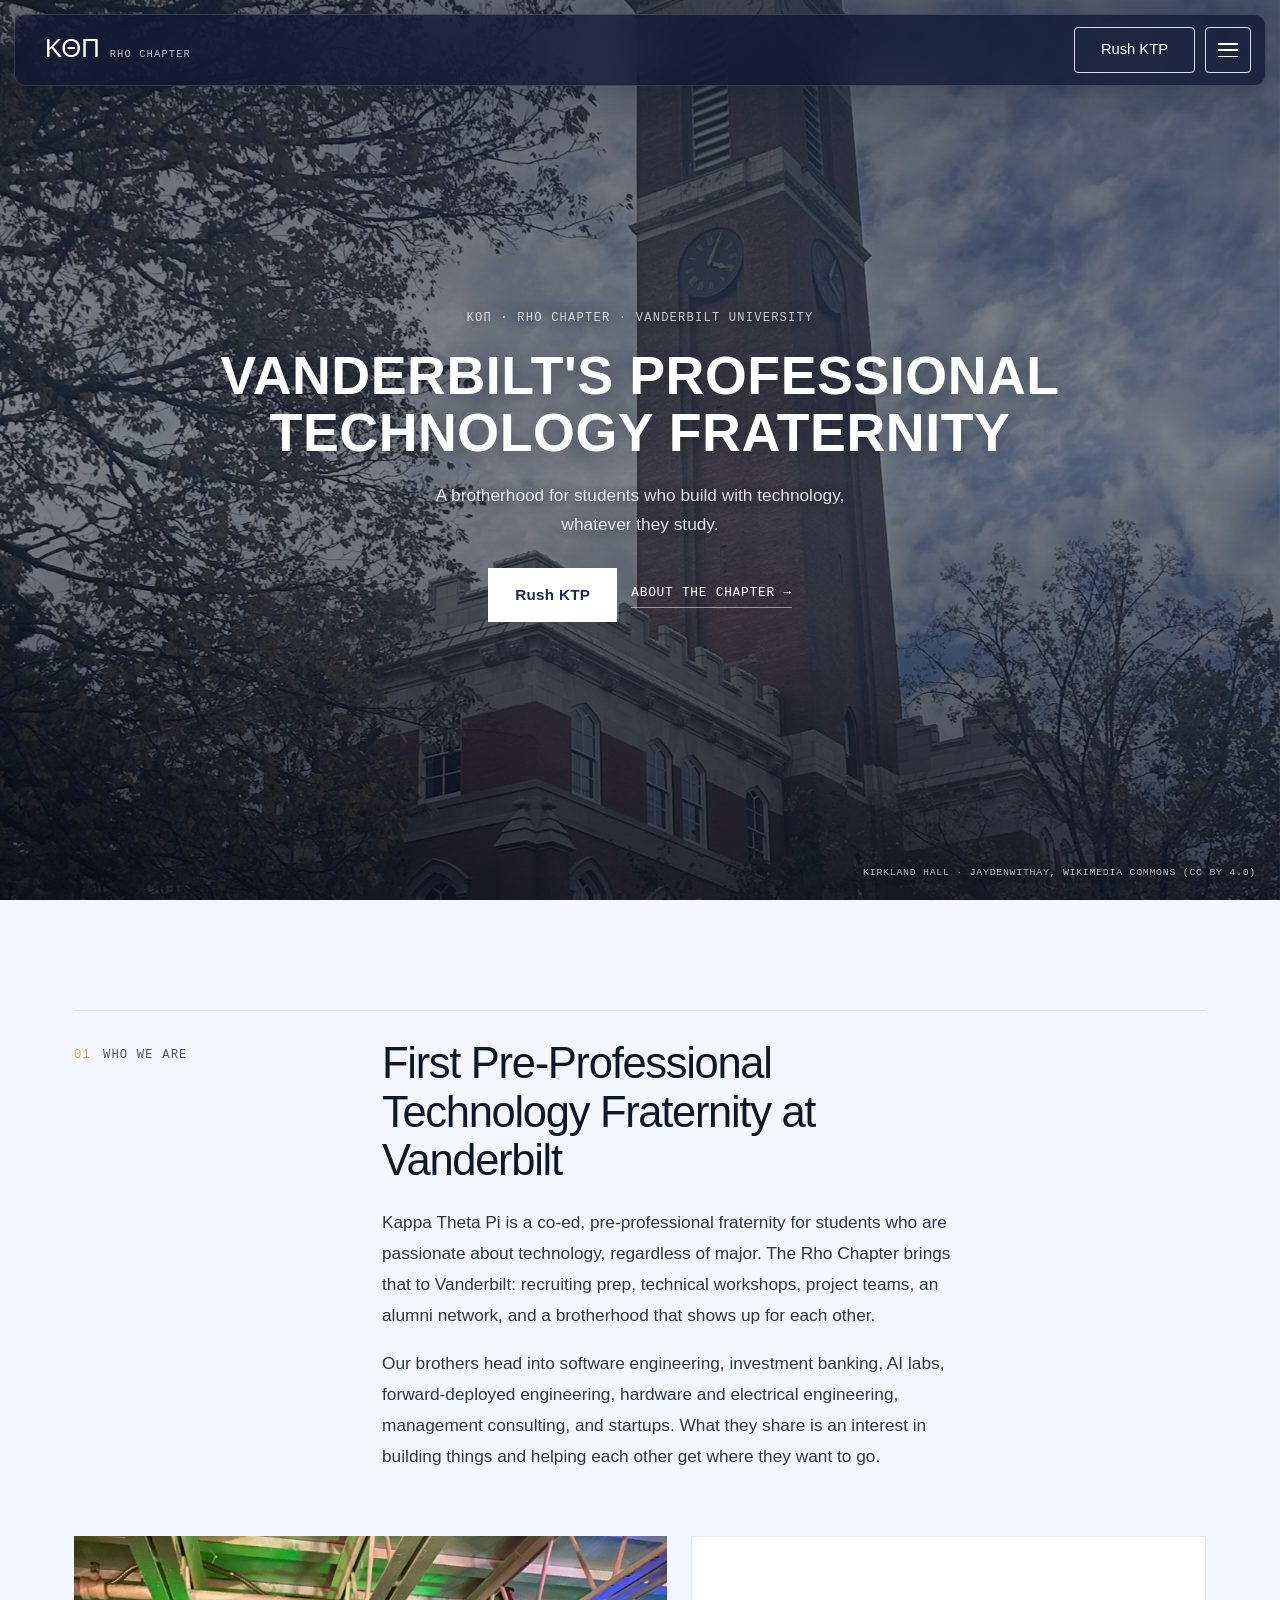
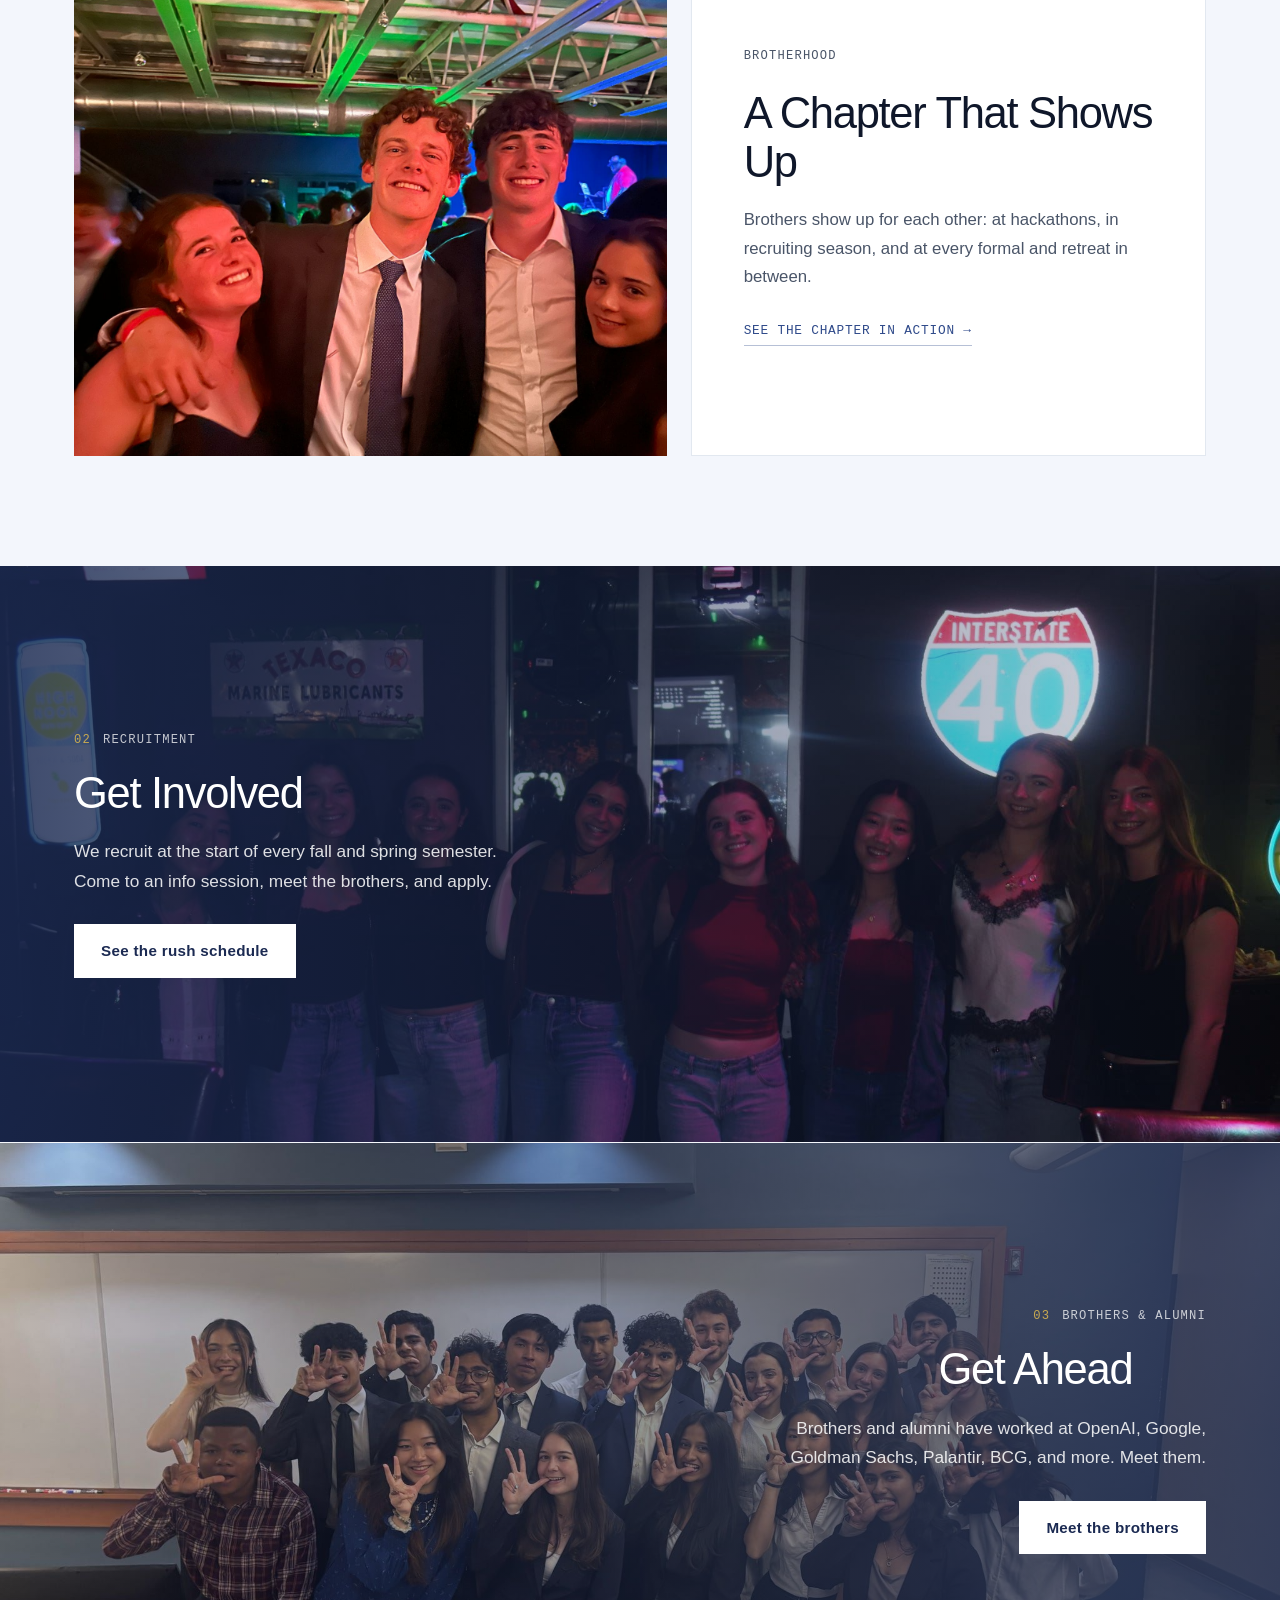
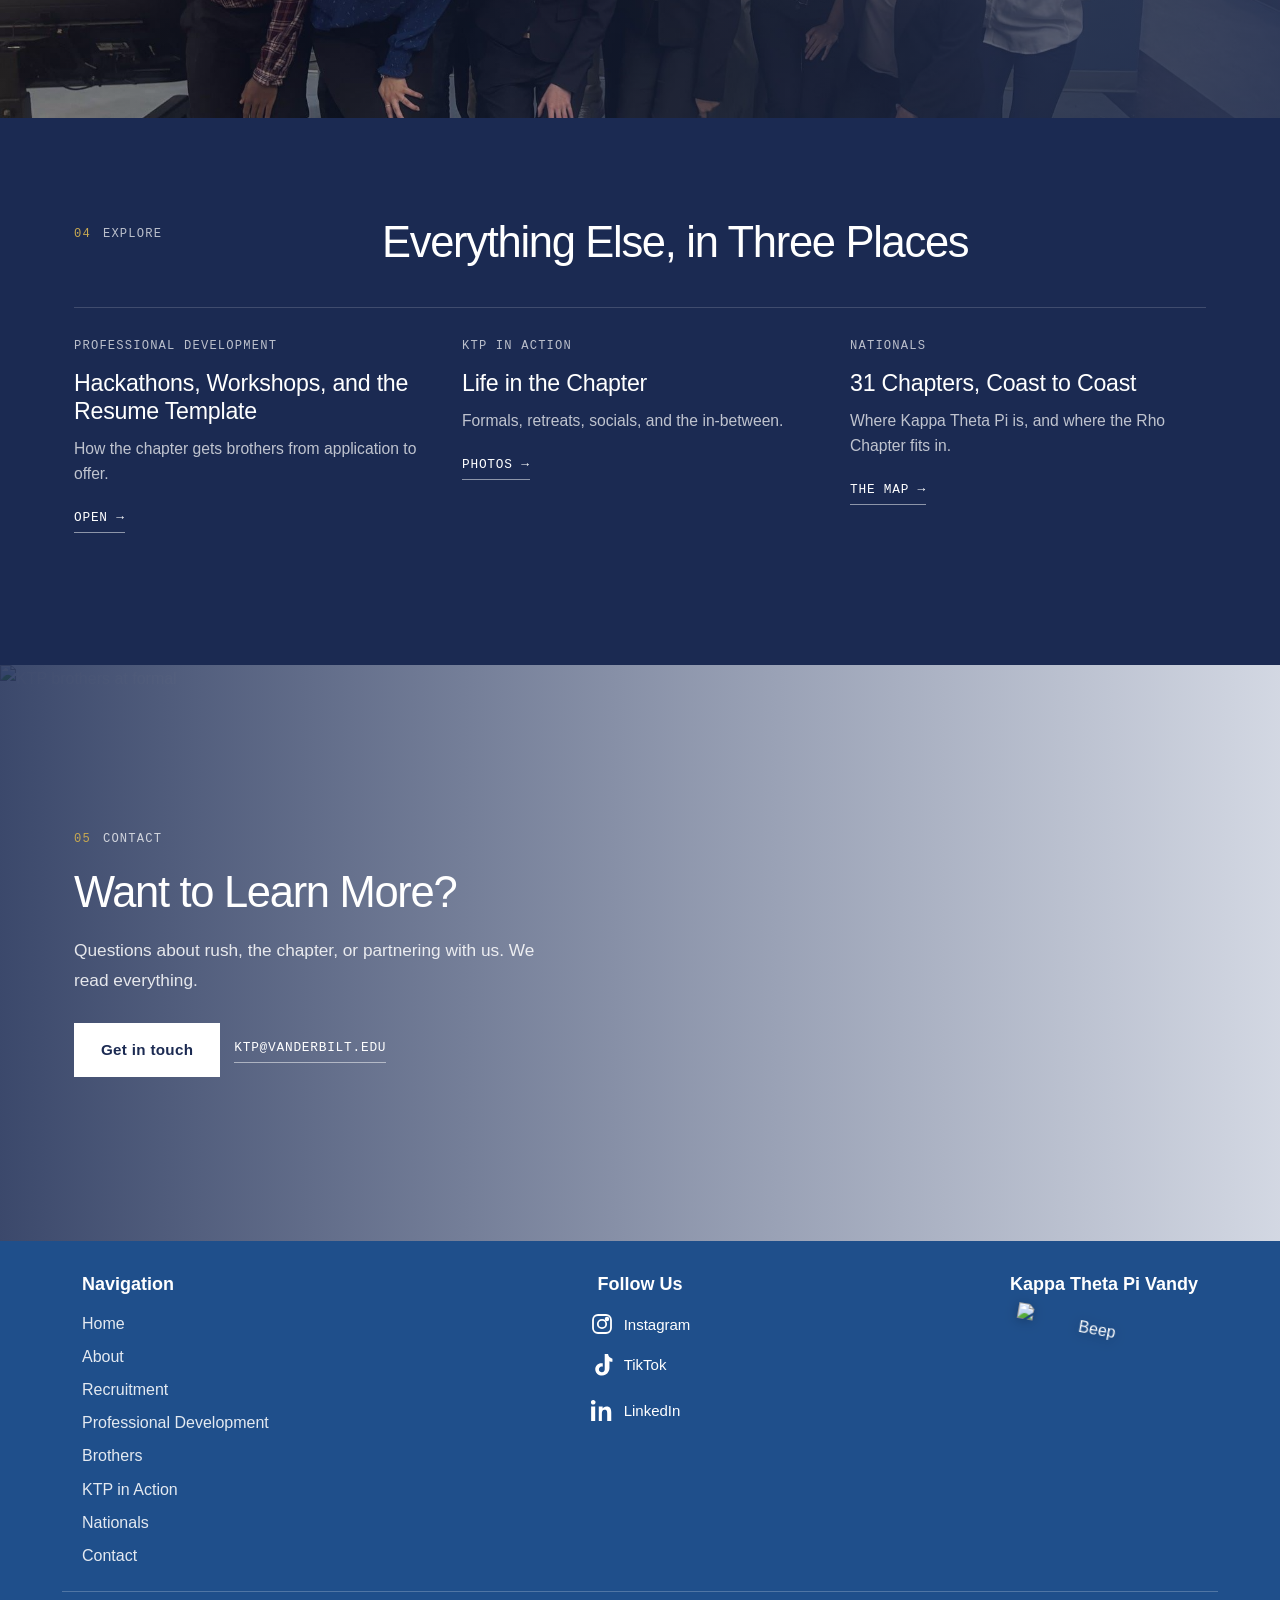
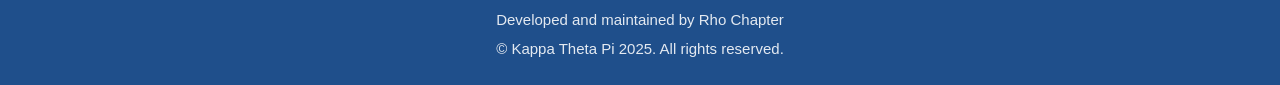
==== commit 11805e7d: "Copy: member career paths on Home and About; CourseCoach team is Kunal only Co-Authored-By: Claude F" ====
--- a/index.html
+++ b/index.html
@@ -301,7 +301,7 @@
           <div>
             <h2 class="ed-h2">First Pre-Professional Technology Fraternity at Vanderbilt</h2>
             <p class="ed-lede">Kappa Theta Pi is a co-ed, pre-professional fraternity for students who are passionate about technology, regardless of major. The Rho Chapter brings that to Vanderbilt: recruiting prep, technical workshops, project teams, an alumni network, and a brotherhood that shows up for each other.</p>
-            <p class="ed-lede">Our brothers are computer scientists, engineers, data scientists, economists, and designers. What they share is an interest in building things and helping each other get where they want to go.</p>
+            <p class="ed-lede">Our brothers head into software engineering, investment banking, AI labs, forward-deployed engineering, hardware and electrical engineering, management consulting, and startups. What they share is an interest in building things and helping each other get where they want to go.</p>
           </div>
         </div>
       </div>
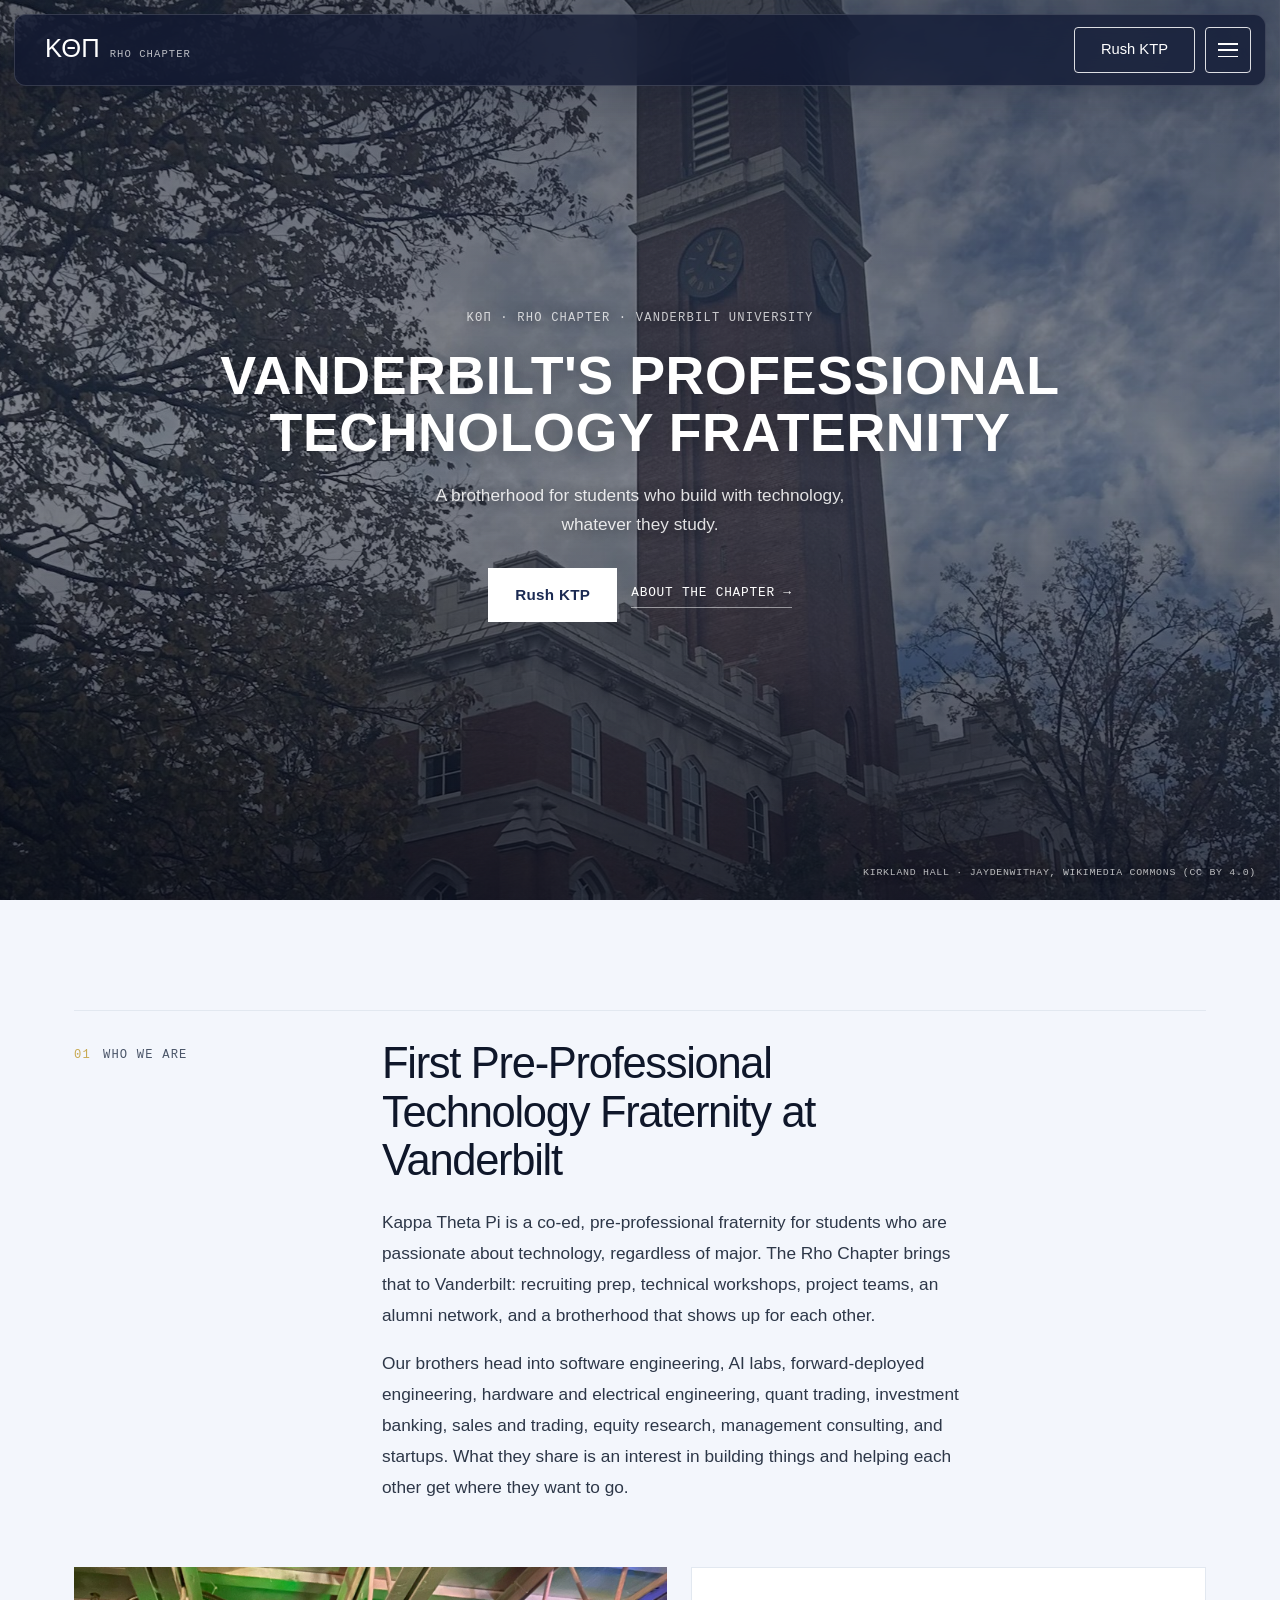
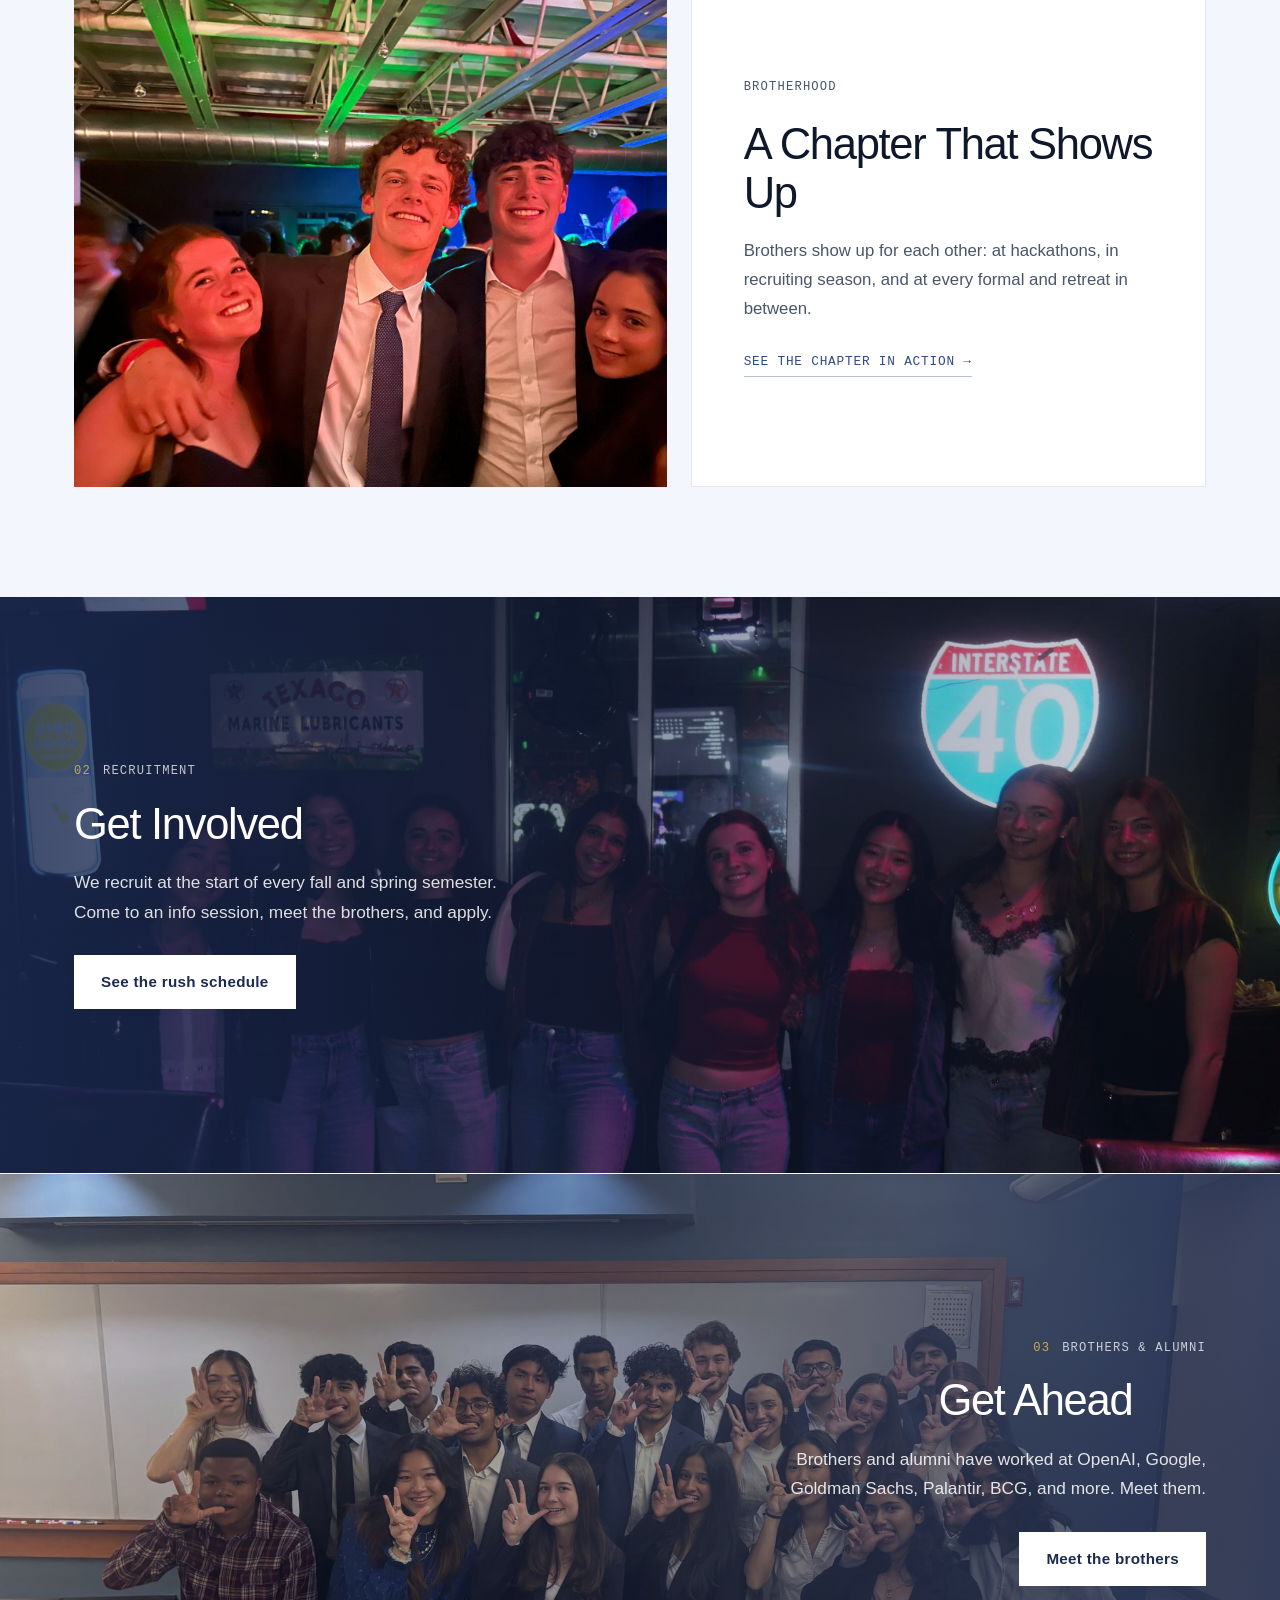
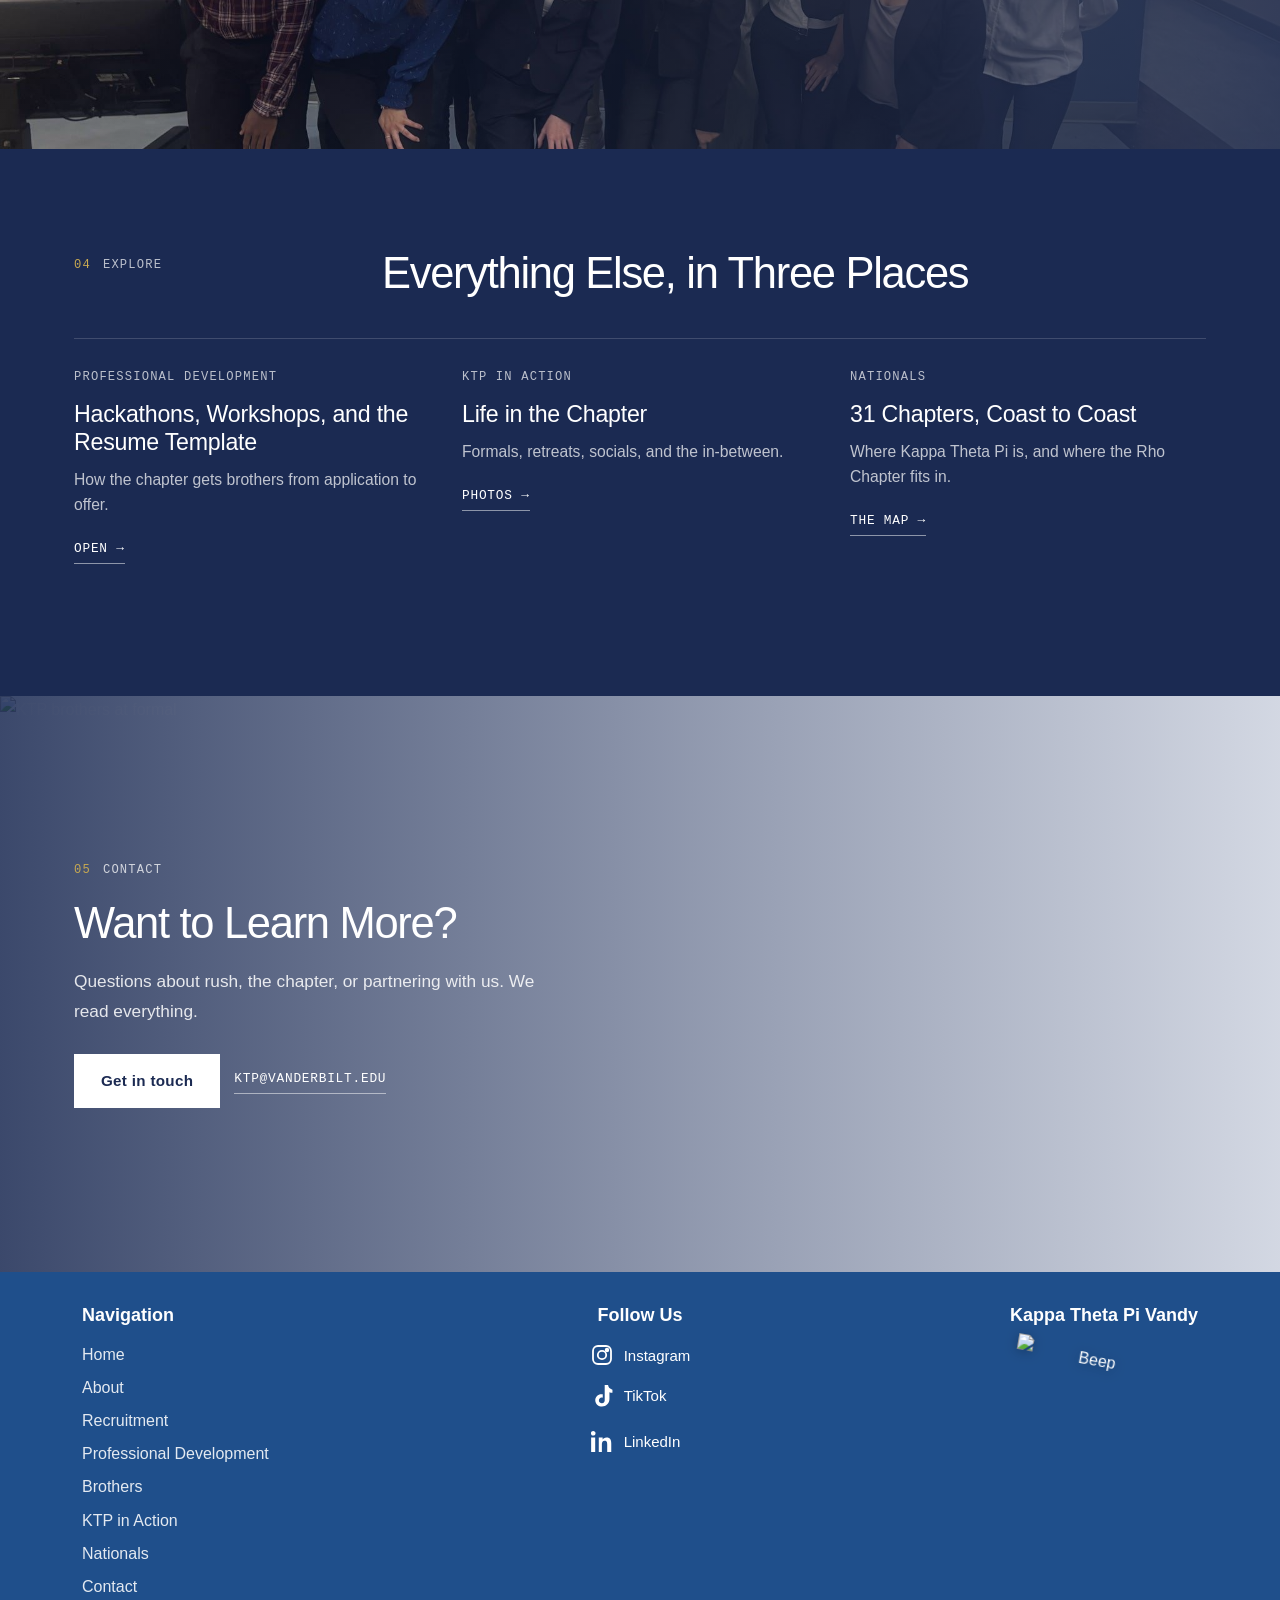
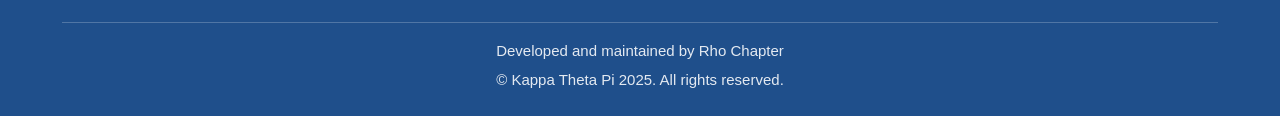
==== commit c20dc8c9: "Copy: add quant, sales and trading, equity research to career paths Co-Authored-By: Claude Fable 5.1" ====
--- a/index.html
+++ b/index.html
@@ -301,7 +301,7 @@
           <div>
             <h2 class="ed-h2">First Pre-Professional Technology Fraternity at Vanderbilt</h2>
             <p class="ed-lede">Kappa Theta Pi is a co-ed, pre-professional fraternity for students who are passionate about technology, regardless of major. The Rho Chapter brings that to Vanderbilt: recruiting prep, technical workshops, project teams, an alumni network, and a brotherhood that shows up for each other.</p>
-            <p class="ed-lede">Our brothers head into software engineering, investment banking, AI labs, forward-deployed engineering, hardware and electrical engineering, management consulting, and startups. What they share is an interest in building things and helping each other get where they want to go.</p>
+            <p class="ed-lede">Our brothers head into software engineering, AI labs, forward-deployed engineering, hardware and electrical engineering, quant trading, investment banking, sales and trading, equity research, management consulting, and startups. What they share is an interest in building things and helping each other get where they want to go.</p>
           </div>
         </div>
       </div>
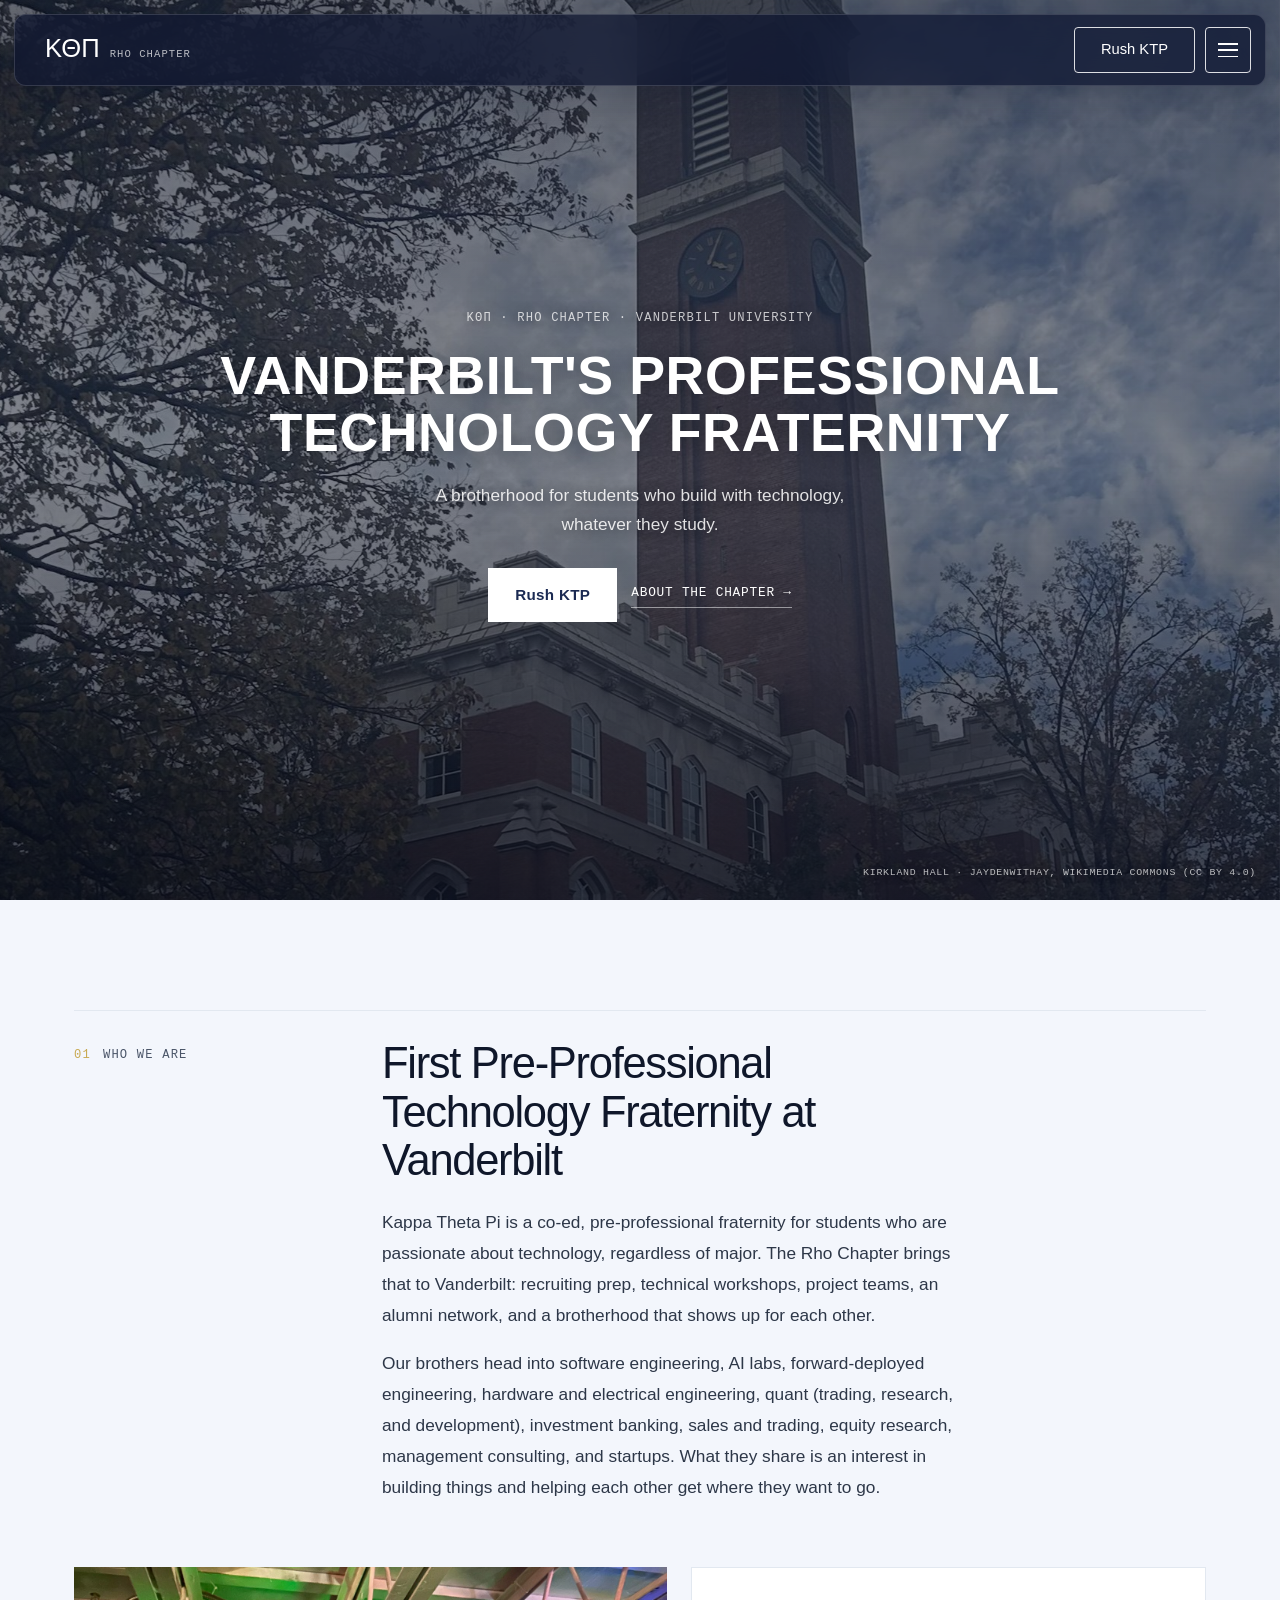
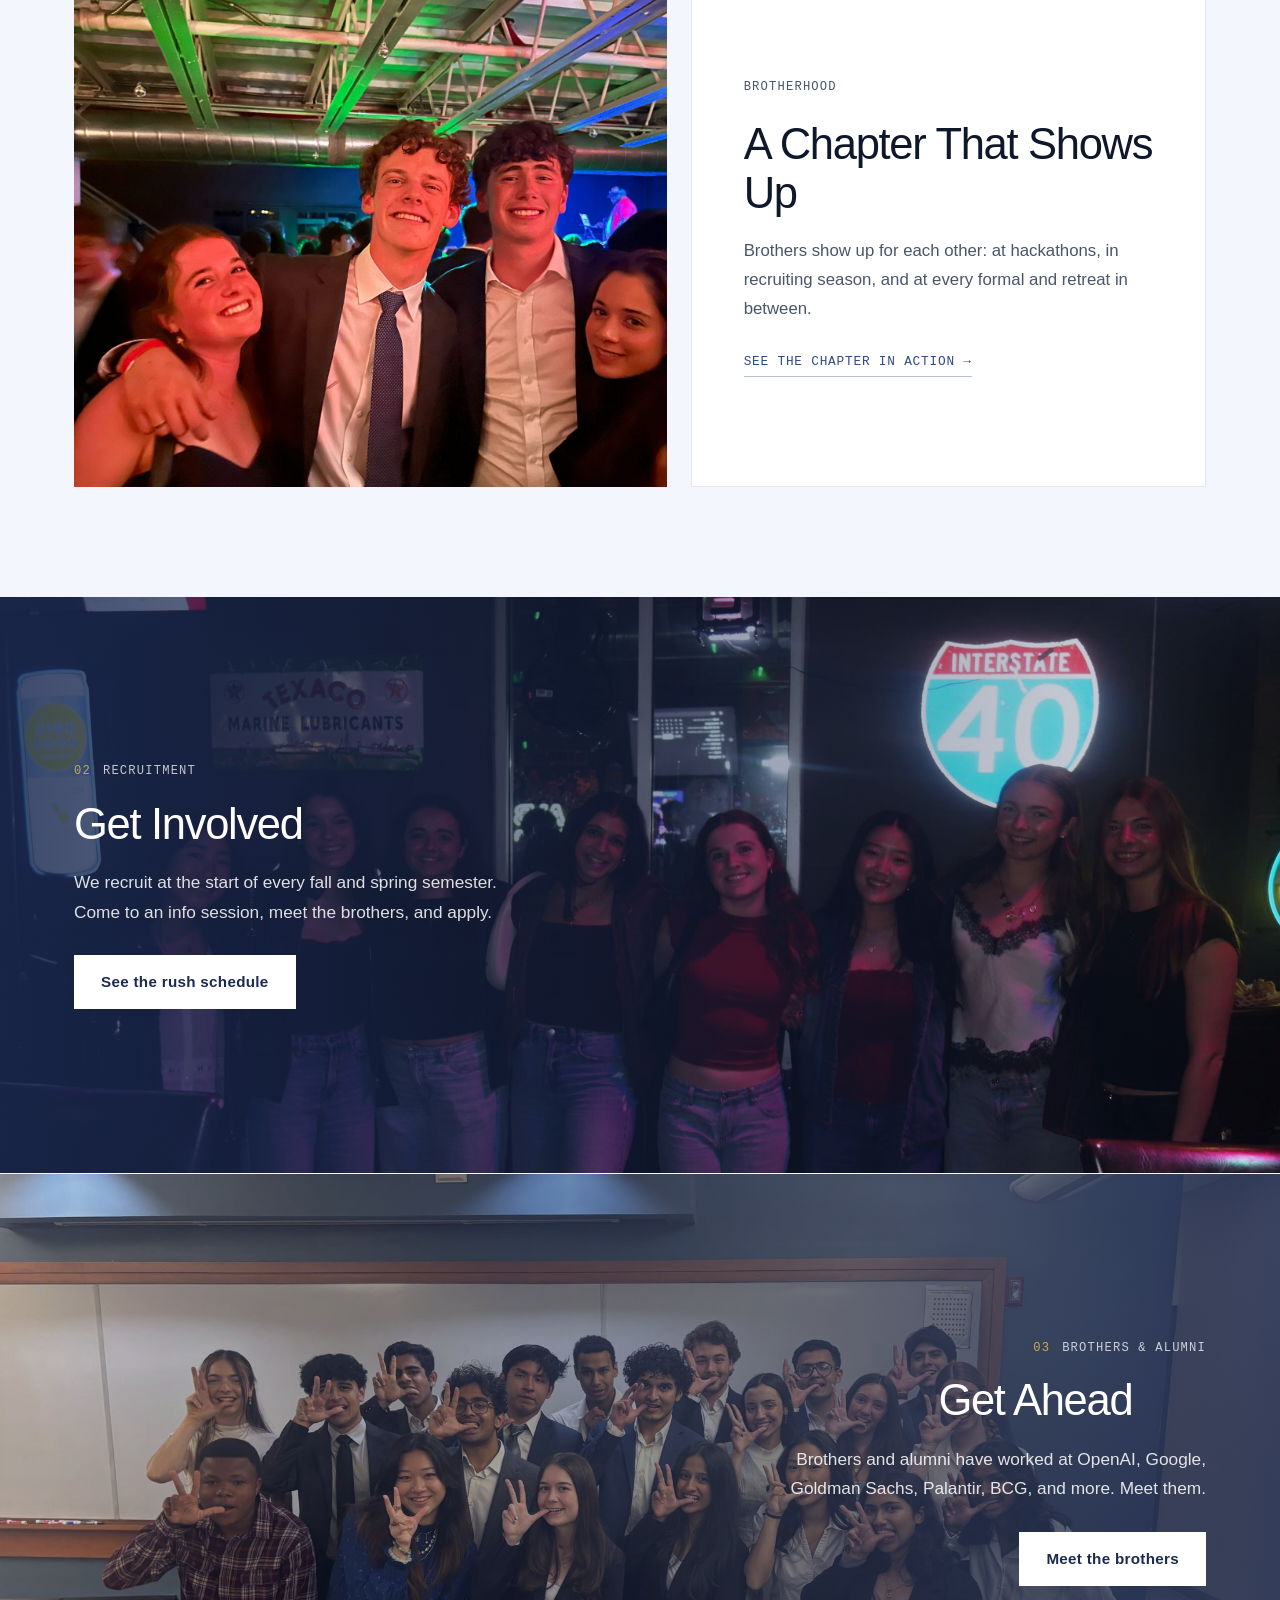
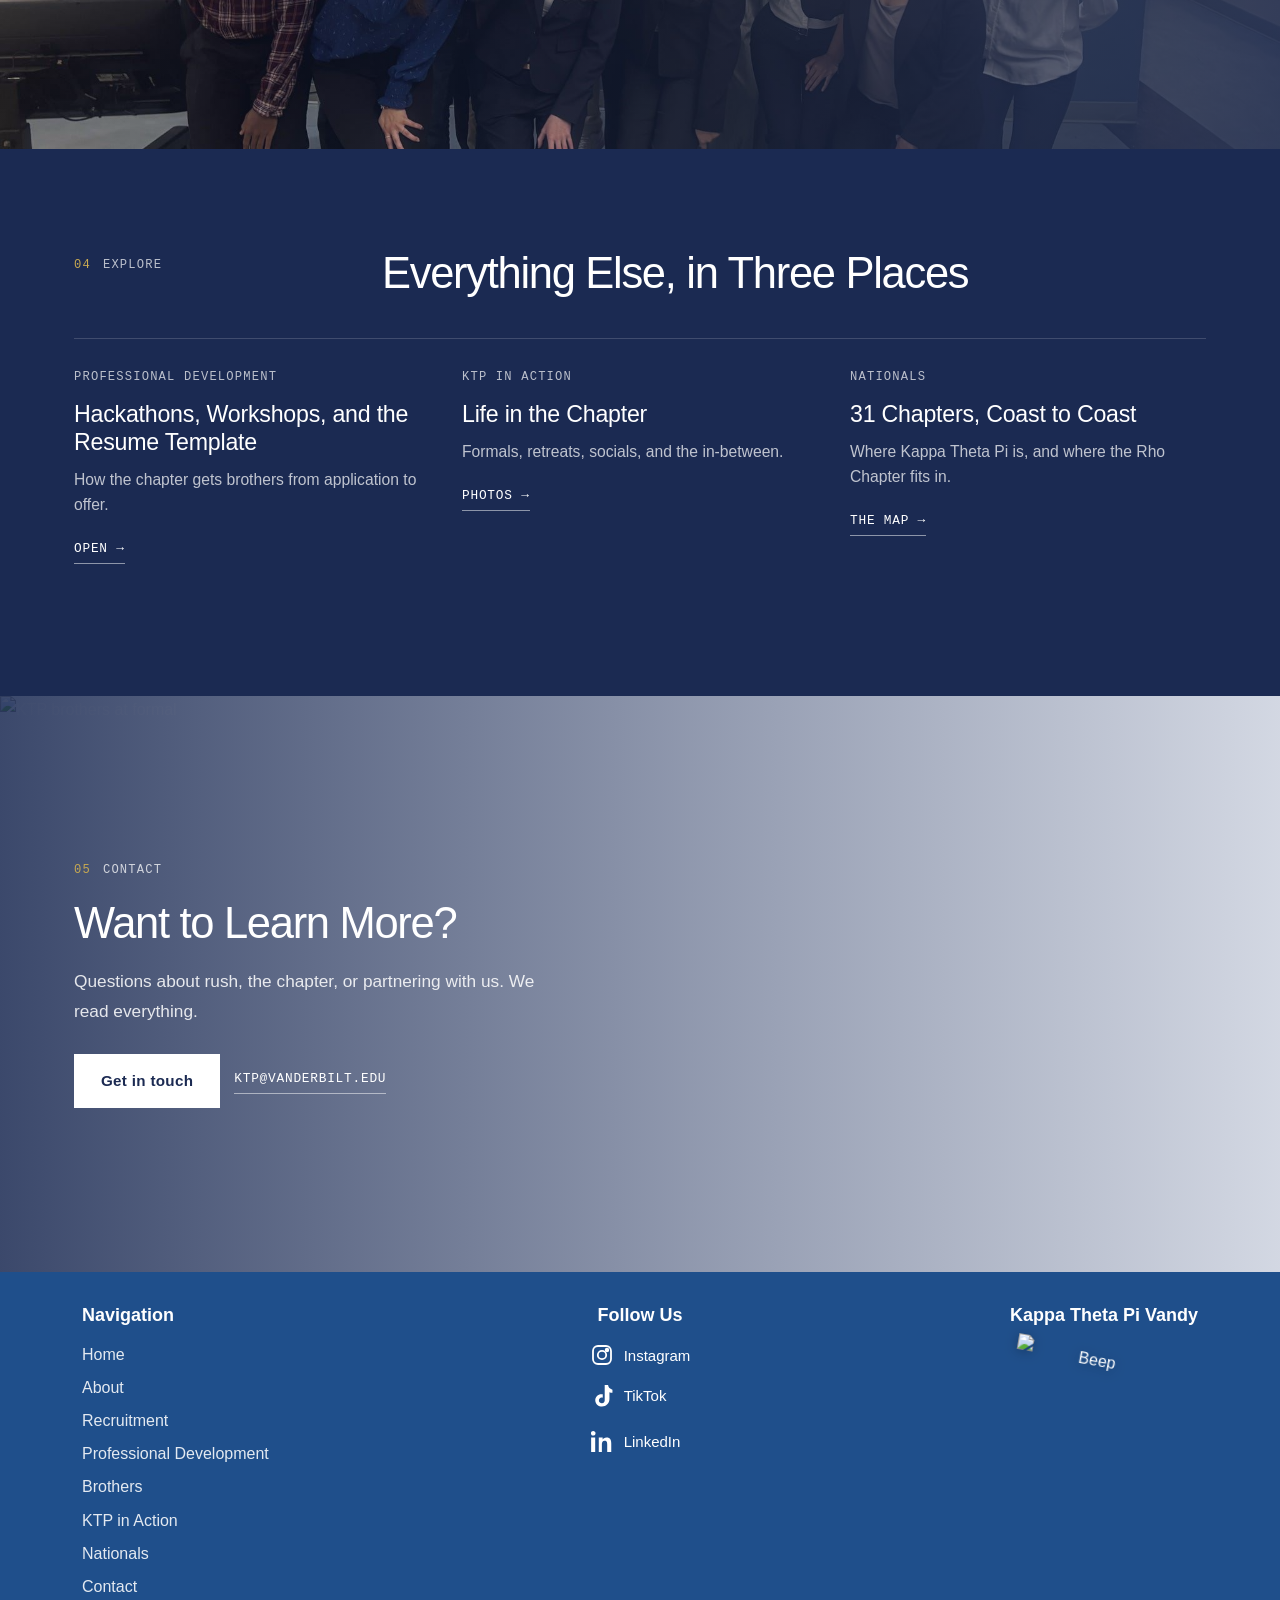
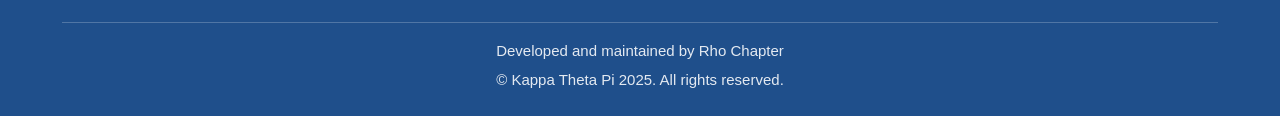
==== commit 82fb2b42: "Copy: quant covers trading, research, and development Co-Authored-By: Claude Fable 5.1 <noreply@anth" ====
--- a/index.html
+++ b/index.html
@@ -301,7 +301,7 @@
           <div>
             <h2 class="ed-h2">First Pre-Professional Technology Fraternity at Vanderbilt</h2>
             <p class="ed-lede">Kappa Theta Pi is a co-ed, pre-professional fraternity for students who are passionate about technology, regardless of major. The Rho Chapter brings that to Vanderbilt: recruiting prep, technical workshops, project teams, an alumni network, and a brotherhood that shows up for each other.</p>
-            <p class="ed-lede">Our brothers head into software engineering, AI labs, forward-deployed engineering, hardware and electrical engineering, quant trading, investment banking, sales and trading, equity research, management consulting, and startups. What they share is an interest in building things and helping each other get where they want to go.</p>
+            <p class="ed-lede">Our brothers head into software engineering, AI labs, forward-deployed engineering, hardware and electrical engineering, quant (trading, research, and development), investment banking, sales and trading, equity research, management consulting, and startups. What they share is an interest in building things and helping each other get where they want to go.</p>
           </div>
         </div>
       </div>
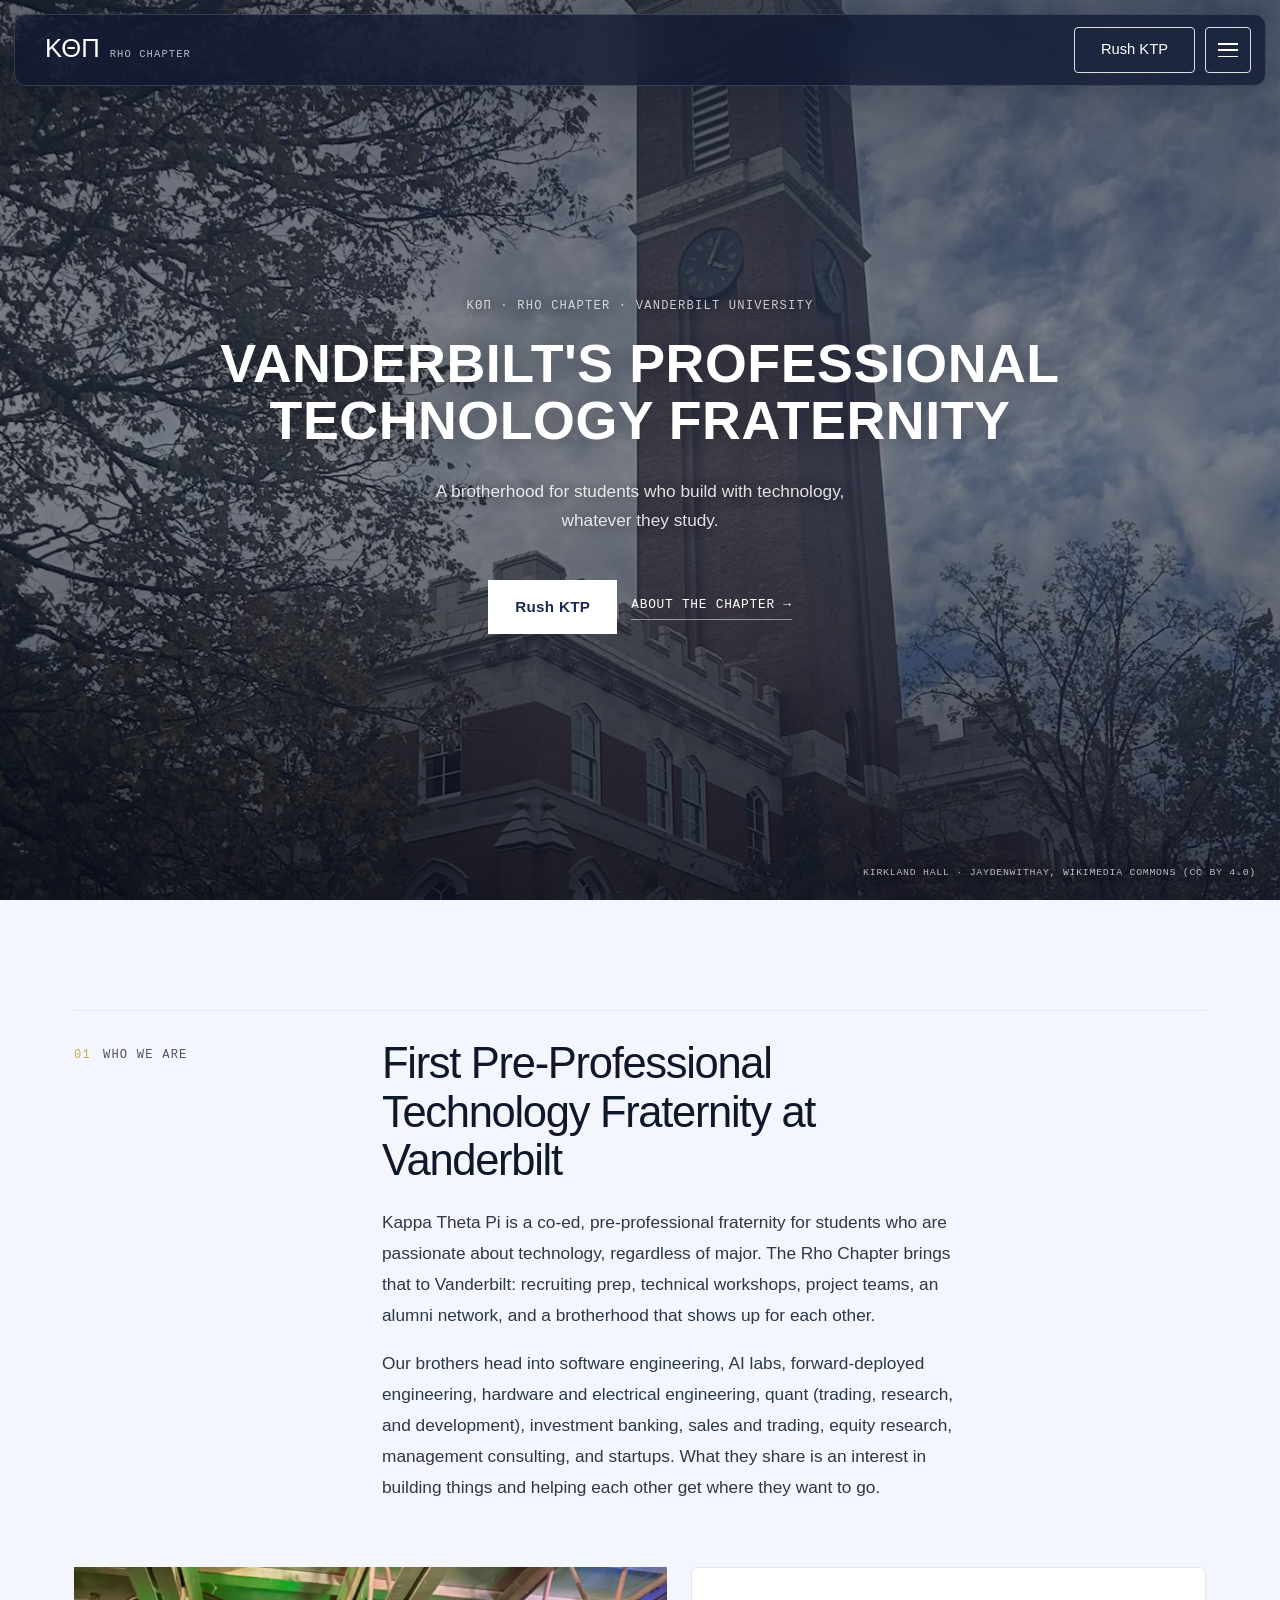
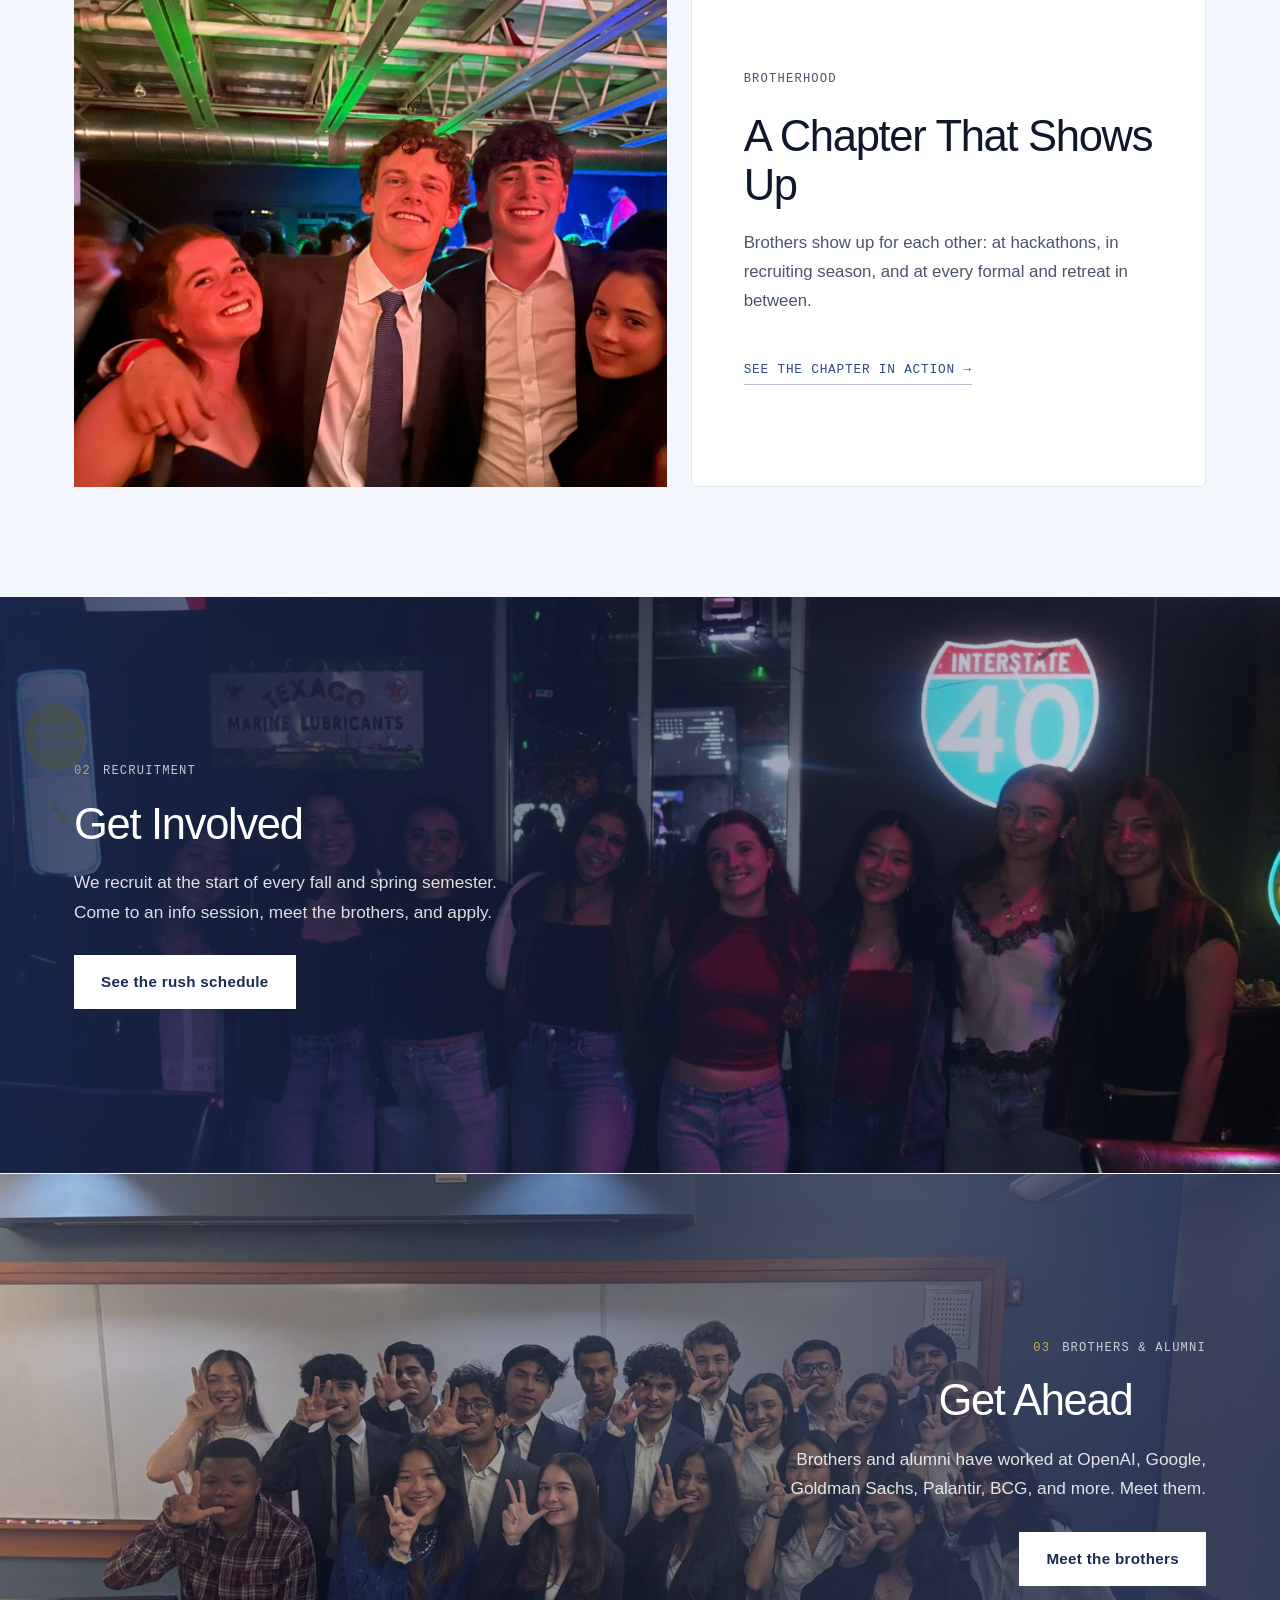
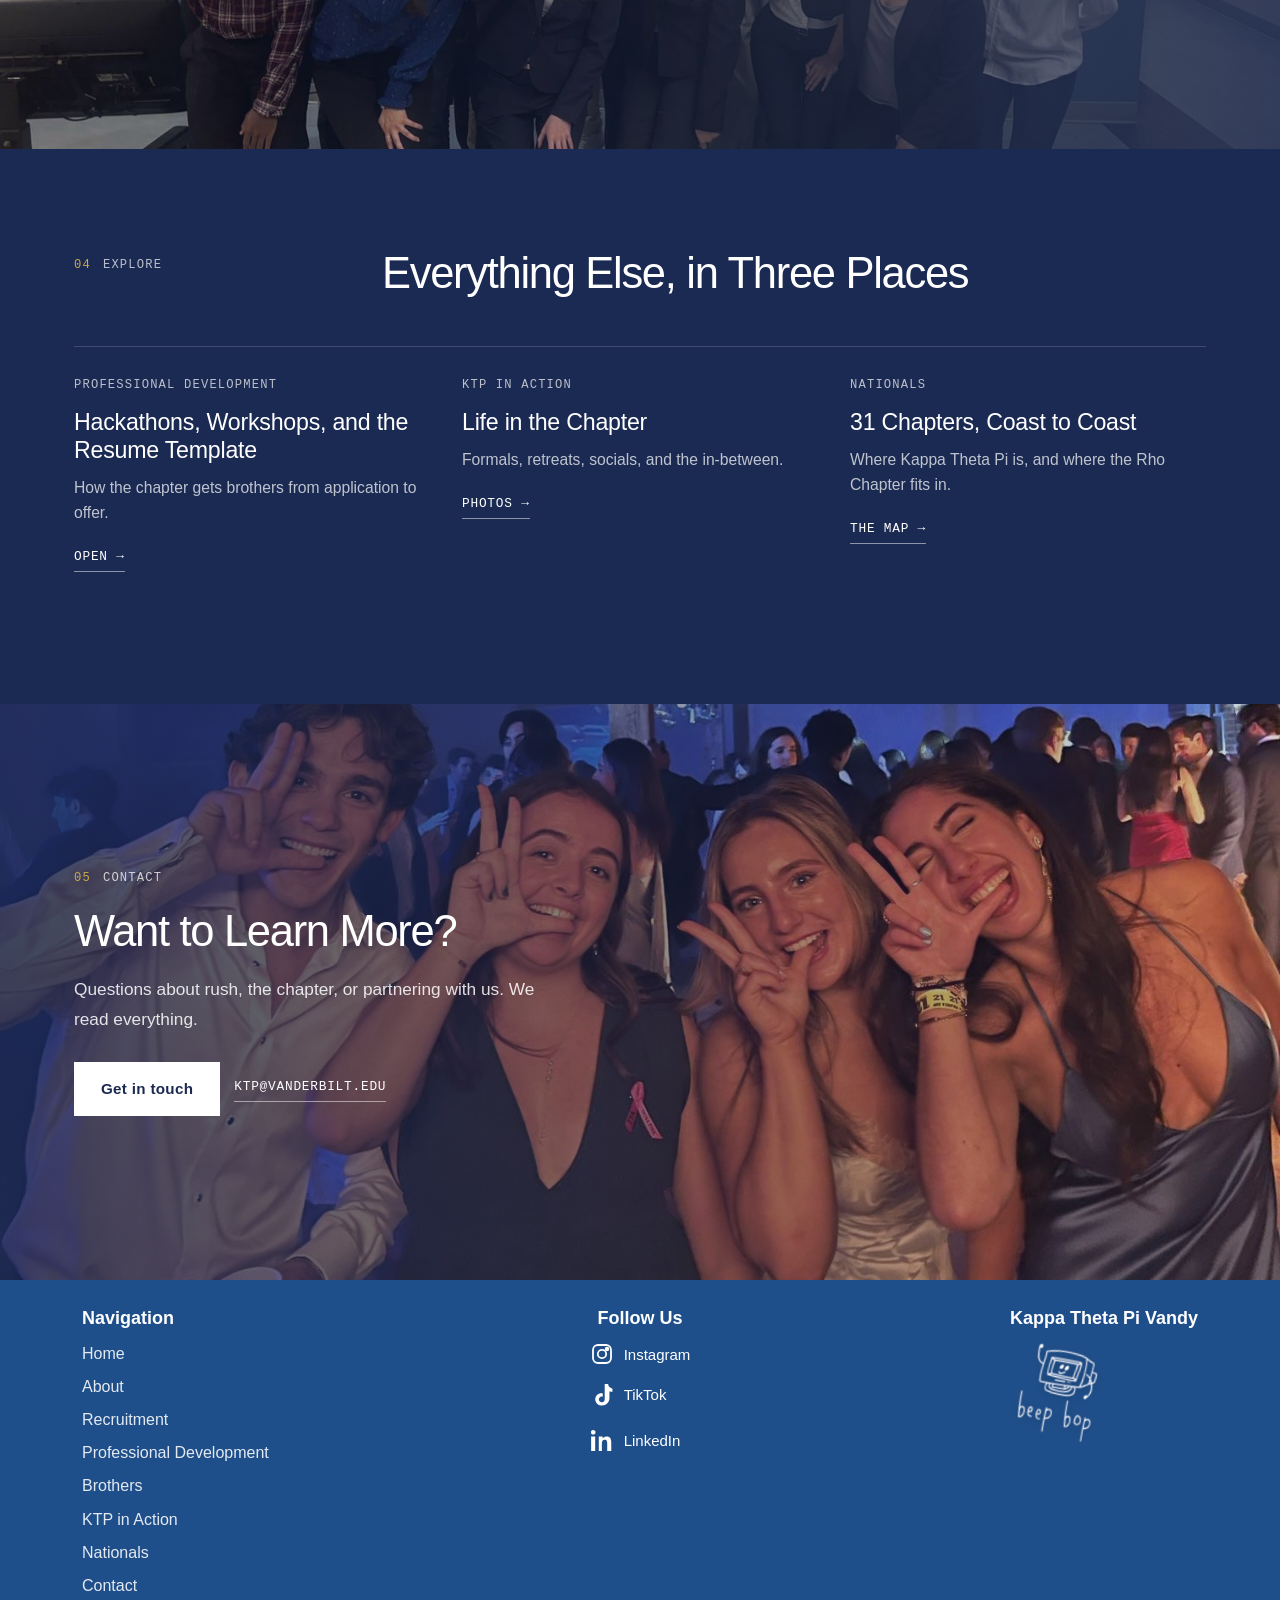
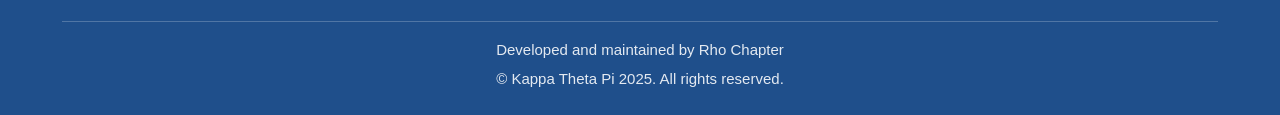
==== commit 59613955: "Performance refactor: local base.css replaces runtime-injected Bootstrap, dead scripts removed, phot" ====
--- a/index.html
+++ b/index.html
@@ -2,9 +2,12 @@
 <html lang="en">
 <head>
   <meta charset="UTF-8" />
-  <meta http-equiv="Content-Security-Policy" content="default-src 'self'; script-src 'self' 'unsafe-inline' https://cdn.jsdelivr.net https://cdnjs.cloudflare.com; style-src 'self' 'unsafe-inline' https://fonts.googleapis.com https://cdn.jsdelivr.net https://cdnjs.cloudflare.com; font-src 'self' data: https://fonts.gstatic.com https://cdnjs.cloudflare.com; img-src 'self' data: https://tile.openstreetmap.org https://cdnjs.cloudflare.com; connect-src 'self' https://fonts.googleapis.com https://fonts.gstatic.com; object-src 'none'; base-uri 'self'; form-action 'self'">
+  <meta http-equiv="Content-Security-Policy" content="default-src 'self'; script-src 'self' 'unsafe-inline' https://cdnjs.cloudflare.com; style-src 'self' 'unsafe-inline' https://fonts.googleapis.com https://cdnjs.cloudflare.com; font-src 'self' data: https://fonts.gstatic.com; img-src 'self' data: https://tile.openstreetmap.org https://cdnjs.cloudflare.com; connect-src 'self' https://fonts.googleapis.com https://fonts.gstatic.com; object-src 'none'; base-uri 'self'; form-action 'self'">
   <meta name="viewport" content="width=device-width, initial-scale=1.0" />
   <title>Kappa Theta Pi | Vanderbilt University</title>
+  <link rel="preconnect" href="https://fonts.googleapis.com">
+  <link rel="preconnect" href="https://fonts.gstatic.com" crossorigin>
+  <link rel="stylesheet" href="https://fonts.googleapis.com/css2?family=Space+Grotesk:wght@500;600;700&family=Archivo:wdth,wght@125,700&family=Instrument+Sans:wght@400;500;600&family=Inter:wght@400;500;600;700&family=Space+Mono:wght@400;700&display=swap">
   
 
   <!-- Default favicon (root, ICO format for widest support) -->
@@ -24,9 +27,8 @@
 <link rel="manifest" href="/manifest.json">
   
   <!-- Component CSS files -->
-  <link rel="stylesheet" href="css/header-styles/header.css">
+  <link id="header-css-link" rel="stylesheet" href="css/header-styles/header.css">
   <link rel="stylesheet" href="css/footer-styles/footer.css">
-  <link href="https://fonts.googleapis.com/css2?family=Space+Grotesk:wght@500;600;700&family=Archivo:wdth,wght@125,700&family=Instrument+Sans:wght@400;500;600&family=Inter:wght@400;500;600;700&family=Space+Mono:wght@400;700&display=swap" rel="stylesheet">
   <link rel="stylesheet" href="css/editorial.css">
 <meta name="description" content="Kappa Theta Pi is Vanderbilt's premier professional technology fraternity. Learn about computer science, the School of Engineering, and innovation at the Wond’ry.">
 <link rel="canonical" href="https://ktpvandy.org/">
@@ -67,7 +69,7 @@
       "addressCountry": "US"
     },
     "sameAs": [
-      "https://www.linkedin.com/company/kappa-theta-pi-vanderbilt"
+      "https://www.linkedin.com/company/kappa-theta-pi-rho/"
     ],
     "potentialAction": {
       "@type": "JoinAction",
@@ -267,6 +269,7 @@
       .home-close { padding: 70px 0; }
     }
   </style>
+  <link rel="stylesheet" href="css/base.css">
 </head>
 
 <body>
--- a/css/base.css
+++ b/css/base.css
@@ -0,0 +1,31 @@
+/* base.css — the slice of Bootstrap 5.3.2 this site actually uses, served locally instead of injecting the
+   full 230KB framework from a CDN at runtime. Contents: CSS variables + Reboot (so every page keeps the
+   same defaults it had), .container, .row/.col/.row-cols-*, .g-4, .img-fluid, .card. Load it LAST in <head>
+   (after the page <style>) to keep the original cascade order. MIT © The Bootstrap Authors. */
+@charset "UTF-8";/*!
+ * Bootstrap  v5.3.2 (https://getbootstrap.com/)
+ * Copyright 2011-2023 The Bootstrap Authors
+ * Licensed under MIT (https://github.com/twbs/bootstrap/blob/main/LICENSE)
+ */:root,[data-bs-theme=light]{--bs-blue:#0d6efd;--bs-indigo:#6610f2;--bs-purple:#6f42c1;--bs-pink:#d63384;--bs-red:#dc3545;--bs-orange:#fd7e14;--bs-yellow:#ffc107;--bs-green:#198754;--bs-teal:#20c997;--bs-cyan:#0dcaf0;--bs-black:#000;--bs-white:#fff;--bs-gray:#6c757d;--bs-gray-dark:#343a40;--bs-gray-100:#f8f9fa;--bs-gray-200:#e9ecef;--bs-gray-300:#dee2e6;--bs-gray-400:#ced4da;--bs-gray-500:#adb5bd;--bs-gray-600:#6c757d;--bs-gray-700:#495057;--bs-gray-800:#343a40;--bs-gray-900:#212529;--bs-primary:#0d6efd;--bs-secondary:#6c757d;--bs-success:#198754;--bs-info:#0dcaf0;--bs-warning:#ffc107;--bs-danger:#dc3545;--bs-light:#f8f9fa;--bs-dark:#212529;--bs-primary-rgb:13,110,253;--bs-secondary-rgb:108,117,125;--bs-success-rgb:25,135,84;--bs-info-rgb:13,202,240;--bs-warning-rgb:255,193,7;--bs-danger-rgb:220,53,69;--bs-light-rgb:248,249,250;--bs-dark-rgb:33,37,41;--bs-primary-text-emphasis:#052c65;--bs-secondary-text-emphasis:#2b2f32;--bs-success-text-emphasis:#0a3622;--bs-info-text-emphasis:#055160;--bs-warning-text-emphasis:#664d03;--bs-danger-text-emphasis:#58151c;--bs-light-text-emphasis:#495057;--bs-dark-text-emphasis:#495057;--bs-primary-bg-subtle:#cfe2ff;--bs-secondary-bg-subtle:#e2e3e5;--bs-success-bg-subtle:#d1e7dd;--bs-info-bg-subtle:#cff4fc;--bs-warning-bg-subtle:#fff3cd;--bs-danger-bg-subtle:#f8d7da;--bs-light-bg-subtle:#fcfcfd;--bs-dark-bg-subtle:#ced4da;--bs-primary-border-subtle:#9ec5fe;--bs-secondary-border-subtle:#c4c8cb;--bs-success-border-subtle:#a3cfbb;--bs-info-border-subtle:#9eeaf9;--bs-warning-border-subtle:#ffe69c;--bs-danger-border-subtle:#f1aeb5;--bs-light-border-subtle:#e9ecef;--bs-dark-border-subtle:#adb5bd;--bs-white-rgb:255,255,255;--bs-black-rgb:0,0,0;--bs-font-sans-serif:system-ui,-apple-system,"Segoe UI",Roboto,"Helvetica Neue","Noto Sans","Liberation Sans",Arial,sans-serif,"Apple Color Emoji","Segoe UI Emoji","Segoe UI Symbol","Noto Color Emoji";--bs-font-monospace:SFMono-Regular,Menlo,Monaco,Consolas,"Liberation Mono","Courier New",monospace;--bs-gradient:linear-gradient(180deg, rgba(255, 255, 255, 0.15), rgba(255, 255, 255, 0));--bs-body-font-family:var(--bs-font-sans-serif);--bs-body-font-size:1rem;--bs-body-font-weight:400;--bs-body-line-height:1.5;--bs-body-color:#212529;--bs-body-color-rgb:33,37,41;--bs-body-bg:#fff;--bs-body-bg-rgb:255,255,255;--bs-emphasis-color:#000;--bs-emphasis-color-rgb:0,0,0;--bs-secondary-color:rgba(33, 37, 41, 0.75);--bs-secondary-color-rgb:33,37,41;--bs-secondary-bg:#e9ecef;--bs-secondary-bg-rgb:233,236,239;--bs-tertiary-color:rgba(33, 37, 41, 0.5);--bs-tertiary-color-rgb:33,37,41;--bs-tertiary-bg:#f8f9fa;--bs-tertiary-bg-rgb:248,249,250;--bs-heading-color:inherit;--bs-link-color:#0d6efd;--bs-link-color-rgb:13,110,253;--bs-link-decoration:underline;--bs-link-hover-color:#0a58ca;--bs-link-hover-color-rgb:10,88,202;--bs-code-color:#d63384;--bs-highlight-color:#212529;--bs-highlight-bg:#fff3cd;--bs-border-width:1px;--bs-border-style:solid;--bs-border-color:#dee2e6;--bs-border-color-translucent:rgba(0, 0, 0, 0.175);--bs-border-radius:0.375rem;--bs-border-radius-sm:0.25rem;--bs-border-radius-lg:0.5rem;--bs-border-radius-xl:1rem;--bs-border-radius-xxl:2rem;--bs-border-radius-2xl:var(--bs-border-radius-xxl);--bs-border-radius-pill:50rem;--bs-box-shadow:0 0.5rem 1rem rgba(0, 0, 0, 0.15);--bs-box-shadow-sm:0 0.125rem 0.25rem rgba(0, 0, 0, 0.075);--bs-box-shadow-lg:0 1rem 3rem rgba(0, 0, 0, 0.175);--bs-box-shadow-inset:inset 0 1px 2px rgba(0, 0, 0, 0.075);--bs-focus-ring-width:0.25rem;--bs-focus-ring-opacity:0.25;--bs-focus-ring-color:rgba(13, 110, 253, 0.25);--bs-form-valid-color:#198754;--bs-form-valid-border-color:#198754;--bs-form-invalid-color:#dc3545;--bs-form-invalid-border-color:#dc3545}[data-bs-theme=dark]{color-scheme:dark;--bs-body-color:#dee2e6;--bs-body-color-rgb:222,226,230;--bs-body-bg:#212529;--bs-body-bg-rgb:33,37,41;--bs-emphasis-color:#fff;--bs-emphasis-color-rgb:255,255,255;--bs-secondary-color:rgba(222, 226, 230, 0.75);--bs-secondary-color-rgb:222,226,230;--bs-secondary-bg:#343a40;--bs-secondary-bg-rgb:52,58,64;--bs-tertiary-color:rgba(222, 226, 230, 0.5);--bs-tertiary-color-rgb:222,226,230;--bs-tertiary-bg:#2b3035;--bs-tertiary-bg-rgb:43,48,53;--bs-primary-text-emphasis:#6ea8fe;--bs-secondary-text-emphasis:#a7acb1;--bs-success-text-emphasis:#75b798;--bs-info-text-emphasis:#6edff6;--bs-warning-text-emphasis:#ffda6a;--bs-danger-text-emphasis:#ea868f;--bs-light-text-emphasis:#f8f9fa;--bs-dark-text-emphasis:#dee2e6;--bs-primary-bg-subtle:#031633;--bs-secondary-bg-subtle:#161719;--bs-success-bg-subtle:#051b11;--bs-info-bg-subtle:#032830;--bs-warning-bg-subtle:#332701;--bs-danger-bg-subtle:#2c0b0e;--bs-light-bg-subtle:#343a40;--bs-dark-bg-subtle:#1a1d20;--bs-primary-border-subtle:#084298;--bs-secondary-border-subtle:#41464b;--bs-success-border-subtle:#0f5132;--bs-info-border-subtle:#087990;--bs-warning-border-subtle:#997404;--bs-danger-border-subtle:#842029;--bs-light-border-subtle:#495057;--bs-dark-border-subtle:#343a40;--bs-heading-color:inherit;--bs-link-color:#6ea8fe;--bs-link-hover-color:#8bb9fe;--bs-link-color-rgb:110,168,254;--bs-link-hover-color-rgb:139,185,254;--bs-code-color:#e685b5;--bs-highlight-color:#dee2e6;--bs-highlight-bg:#664d03;--bs-border-color:#495057;--bs-border-color-translucent:rgba(255, 255, 255, 0.15);--bs-form-valid-color:#75b798;--bs-form-valid-border-color:#75b798;--bs-form-invalid-color:#ea868f;--bs-form-invalid-border-color:#ea868f}*,::after,::before{box-sizing:border-box}@media (prefers-reduced-motion:no-preference){:root{scroll-behavior:smooth}}body{margin:0;font-family:var(--bs-body-font-family);font-size:var(--bs-body-font-size);font-weight:var(--bs-body-font-weight);line-height:var(--bs-body-line-height);color:var(--bs-body-color);text-align:var(--bs-body-text-align);background-color:var(--bs-body-bg);-webkit-text-size-adjust:100%;-webkit-tap-highlight-color:transparent}hr{margin:1rem 0;color:inherit;border:0;border-top:var(--bs-border-width) solid;opacity:.25}.h1,.h2,.h3,.h4,.h5,.h6,h1,h2,h3,h4,h5,h6{margin-top:0;margin-bottom:.5rem;font-weight:500;line-height:1.2;color:var(--bs-heading-color)}.h1,h1{font-size:calc(1.375rem + 1.5vw)}@media (min-width:1200px){.h1,h1{font-size:2.5rem}}.h2,h2{font-size:calc(1.325rem + .9vw)}@media (min-width:1200px){.h2,h2{font-size:2rem}}.h3,h3{font-size:calc(1.3rem + .6vw)}@media (min-width:1200px){.h3,h3{font-size:1.75rem}}.h4,h4{font-size:calc(1.275rem + .3vw)}@media (min-width:1200px){.h4,h4{font-size:1.5rem}}.h5,h5{font-size:1.25rem}.h6,h6{font-size:1rem}p{margin-top:0;margin-bottom:1rem}abbr[title]{-webkit-text-decoration:underline dotted;text-decoration:underline dotted;cursor:help;-webkit-text-decoration-skip-ink:none;text-decoration-skip-ink:none}address{margin-bottom:1rem;font-style:normal;line-height:inherit}ol,ul{padding-left:2rem}dl,ol,ul{margin-top:0;margin-bottom:1rem}ol ol,ol ul,ul ol,ul ul{margin-bottom:0}dt{font-weight:700}dd{margin-bottom:.5rem;margin-left:0}blockquote{margin:0 0 1rem}b,strong{font-weight:bolder}.small,small{font-size:.875em}.mark,mark{padding:.1875em;color:var(--bs-highlight-color);background-color:var(--bs-highlight-bg)}sub,sup{position:relative;font-size:.75em;line-height:0;vertical-align:baseline}sub{bottom:-.25em}sup{top:-.5em}a{color:rgba(var(--bs-link-color-rgb),var(--bs-link-opacity,1));text-decoration:underline}a:hover{--bs-link-color-rgb:var(--bs-link-hover-color-rgb)}a:not([href]):not([class]),a:not([href]):not([class]):hover{color:inherit;text-decoration:none}code,kbd,pre,samp{font-family:var(--bs-font-monospace);font-size:1em}pre{display:block;margin-top:0;margin-bottom:1rem;overflow:auto;font-size:.875em}pre code{font-size:inherit;color:inherit;word-break:normal}code{font-size:.875em;color:var(--bs-code-color);word-wrap:break-word}a>code{color:inherit}kbd{padding:.1875rem .375rem;font-size:.875em;color:var(--bs-body-bg);background-color:var(--bs-body-color);border-radius:.25rem}kbd kbd{padding:0;font-size:1em}figure{margin:0 0 1rem}img,svg{vertical-align:middle}table{caption-side:bottom;border-collapse:collapse}caption{padding-top:.5rem;padding-bottom:.5rem;color:var(--bs-secondary-color);text-align:left}th{text-align:inherit;text-align:-webkit-match-parent}tbody,td,tfoot,th,thead,tr{border-color:inherit;border-style:solid;border-width:0}label{display:inline-block}button{border-radius:0}button:focus:not(:focus-visible){outline:0}button,input,optgroup,select,textarea{margin:0;font-family:inherit;font-size:inherit;line-height:inherit}button,select{text-transform:none}[role=button]{cursor:pointer}select{word-wrap:normal}select:disabled{opacity:1}[list]:not([type=date]):not([type=datetime-local]):not([type=month]):not([type=week]):not([type=time])::-webkit-calendar-picker-indicator{display:none!important}[type=button],[type=reset],[type=submit],button{-webkit-appearance:button}[type=button]:not(:disabled),[type=reset]:not(:disabled),[type=submit]:not(:disabled),button:not(:disabled){cursor:pointer}::-moz-focus-inner{padding:0;border-style:none}textarea{resize:vertical}fieldset{min-width:0;padding:0;margin:0;border:0}legend{float:left;width:100%;padding:0;margin-bottom:.5rem;font-size:calc(1.275rem + .3vw);line-height:inherit}@media (min-width:1200px){legend{font-size:1.5rem}}legend+*{clear:left}::-webkit-datetime-edit-day-field,::-webkit-datetime-edit-fields-wrapper,::-webkit-datetime-edit-hour-field,::-webkit-datetime-edit-minute,::-webkit-datetime-edit-month-field,::-webkit-datetime-edit-text,::-webkit-datetime-edit-year-field{padding:0}::-webkit-inner-spin-button{height:auto}[type=search]{-webkit-appearance:textfield;outline-offset:-2px}::-webkit-search-decoration{-webkit-appearance:none}::-webkit-color-swatch-wrapper{padding:0}::-webkit-file-upload-button{font:inherit;-webkit-appearance:button}::file-selector-button{font:inherit;-webkit-appearance:button}output{display:inline-block}iframe{border:0}summary{display:list-item;cursor:pointer}progress{vertical-align:baseline}[hidden]{display:none!important}
+.container,.container-fluid,.container-lg,.container-md,.container-sm,.container-xl,.container-xxl{--bs-gutter-x:1.5rem;--bs-gutter-y:0;width:100%;padding-right:calc(var(--bs-gutter-x) * .5);padding-left:calc(var(--bs-gutter-x) * .5);margin-right:auto;margin-left:auto}@media (min-width:576px){.container,.container-sm{max-width:540px}}@media (min-width:768px){.container,.container-md,.container-sm{max-width:720px}}@media (min-width:992px){.container,.container-lg,.container-md,.container-sm{max-width:960px}}@media (min-width:1200px){.container,.container-lg,.container-md,.container-sm,.container-xl{max-width:1140px}}@media (min-width:1400px){.container,.container-lg,.container-md,.container-sm,.container-xl,.container-xxl{max-width:1320px}}:root{--bs-breakpoint-xs:0;--bs-breakpoint-sm:576px;--bs-breakpoint-md:768px;--bs-breakpoint-lg:992px;--bs-breakpoint-xl:1200px;--bs-breakpoint-xxl:1400px}
+.row{--bs-gutter-x:1.5rem;--bs-gutter-y:0;display:flex;flex-wrap:wrap;margin-top:calc(-1 * var(--bs-gutter-y));margin-right:calc(-.5 * var(--bs-gutter-x));margin-left:calc(-.5 * var(--bs-gutter-x))}.row>*{flex-shrink:0;width:100%;max-width:100%;padding-right:calc(var(--bs-gutter-x) * .5);padding-left:calc(var(--bs-gutter-x) * .5);margin-top:var(--bs-gutter-y)}
+.col{flex:1 0 0%}
+.row-cols-2>*{flex:0 0 auto;width:50%}
+@media (min-width:992px){.row-cols-lg-3>*{flex:0 0 auto;width:33.3333333333%}}
+@media (min-width:1200px){.row-cols-xl-4>*{flex:0 0 auto;width:25%}}
+.g-4,.gx-4{--bs-gutter-x:1.5rem}.g-4,.gy-4{--bs-gutter-y:1.5rem}
+.img-fluid{max-width:100%;height:auto}
+.card{--bs-card-spacer-y:1rem;--bs-card-spacer-x:1rem;--bs-card-title-spacer-y:0.5rem;--bs-card-title-color: ;--bs-card-subtitle-color: ;--bs-card-border-width:var(--bs-border-width);--bs-card-border-color:var(--bs-border-color-translucent);--bs-card-border-radius:var(--bs-border-radius);--bs-card-box-shadow: ;--bs-card-inner-border-radius:calc(var(--bs-border-radius) - (var(--bs-border-width)));--bs-card-cap-padding-y:0.5rem;--bs-card-cap-padding-x:1rem;--bs-card-cap-bg:rgba(var(--bs-body-color-rgb), 0.03);--bs-card-cap-color: ;--bs-card-height: ;--bs-card-color: ;--bs-card-bg:var(--bs-body-bg);--bs-card-img-overlay-padding:1rem;--bs-card-group-margin:0.75rem;position:relative;display:flex;flex-direction:column;min-width:0;height:var(--bs-card-height);color:var(--bs-body-color);word-wrap:break-word;background-color:var(--bs-card-bg);background-clip:border-box;border:var(--bs-card-border-width) solid var(--bs-card-border-color);border-radius:var(--bs-card-border-radius)}.card>hr{margin-right:0;margin-left:0}.card>.list-group{border-top:inherit;border-bottom:inherit}.card>.list-group:first-child{border-top-width:0;border-top-left-radius:var(--bs-card-inner-border-radius);border-top-right-radius:var(--bs-card-inner-border-radius)}.card>.list-group:last-child{border-bottom-width:0;border-bottom-right-radius:var(--bs-card-inner-border-radius);border-bottom-left-radius:var(--bs-card-inner-border-radius)}.card>.card-header+.list-group,.card>.list-group+.card-footer{border-top:0}
+/* Recruitment FAQ uses Bootstrap accordion class names (.accordion-item/.accordion-header); keep their rules. */
+.accordion{--bs-accordion-color:var(--bs-body-color);--bs-accordion-bg:var(--bs-body-bg);--bs-accordion-transition:color 0.15s ease-in-out,background-color 0.15s ease-in-out,border-color 0.15s ease-in-out,box-shadow 0.15s ease-in-out,border-radius 0.15s ease;--bs-accordion-border-color:var(--bs-border-color);--bs-accordion-border-width:var(--bs-border-width);--bs-accordion-border-radius:var(--bs-border-radius);--bs-accordion-inner-border-radius:calc(var(--bs-border-radius) - (var(--bs-border-width)));--bs-accordion-btn-padding-x:1.25rem;--bs-accordion-btn-padding-y:1rem;--bs-accordion-btn-color:var(--bs-body-color);--bs-accordion-btn-bg:var(--bs-accordion-bg);--bs-accordion-btn-icon:url("data:image/svg+xml,%3csvg xmlns='http://www.w3.org/2000/svg' viewBox='0 0 16 16' fill='%23212529'%3e%3cpath fill-rule='evenodd' d='M1.646 4.646a.5.5 0 0 1 .708 0L8 10.293l5.646-5.647a.5.5 0 0 1 .708.708l-6 6a.5.5 0 0 1-.708 0l-6-6a.5.5 0 0 1 0-.708z'/%3e%3c/svg%3e");--bs-accordion-btn-icon-width:1.25rem;--bs-accordion-btn-icon-transform:rotate(-180deg);--bs-accordion-btn-icon-transition:transform 0.2s ease-in-out;--bs-accordion-btn-active-icon:url("data:image/svg+xml,%3csvg xmlns='http://www.w3.org/2000/svg' viewBox='0 0 16 16' fill='%23052c65'%3e%3cpath fill-rule='evenodd' d='M1.646 4.646a.5.5 0 0 1 .708 0L8 10.293l5.646-5.647a.5.5 0 0 1 .708.708l-6 6a.5.5 0 0 1-.708 0l-6-6a.5.5 0 0 1 0-.708z'/%3e%3c/svg%3e");--bs-accordion-btn-focus-border-color:#86b7fe;--bs-accordion-btn-focus-box-shadow:0 0 0 0.25rem rgba(13, 110, 253, 0.25);--bs-accordion-body-padding-x:1.25rem;--bs-accordion-body-padding-y:1rem;--bs-accordion-active-color:var(--bs-primary-text-emphasis);--bs-accordion-active-bg:var(--bs-primary-bg-subtle)}
+.accordion-header{margin-bottom:0}
+.accordion-item{color:var(--bs-accordion-color);background-color:var(--bs-accordion-bg);border:var(--bs-accordion-border-width) solid var(--bs-accordion-border-color)}
+.accordion-item:first-of-type{border-top-left-radius:var(--bs-accordion-border-radius);border-top-right-radius:var(--bs-accordion-border-radius)}
+.accordion-item:not(:first-of-type){border-top:0}
+.accordion-item:last-of-type{border-bottom-right-radius:var(--bs-accordion-border-radius);border-bottom-left-radius:var(--bs-accordion-border-radius)}
+.accordion-item:last-of-type .accordion-collapse{border-bottom-right-radius:var(--bs-accordion-border-radius);border-bottom-left-radius:var(--bs-accordion-border-radius)}
+.accordion-body{padding:var(--bs-accordion-body-padding-y) var(--bs-accordion-body-padding-x)}
+.accordion-flush .accordion-collapse{border-width:0}
+.accordion-flush .accordion-item{border-right:0;border-left:0;border-radius:0}
+.accordion-flush .accordion-item:first-child{border-top:0}
+.accordion-flush .accordion-item:last-child{border-bottom:0}
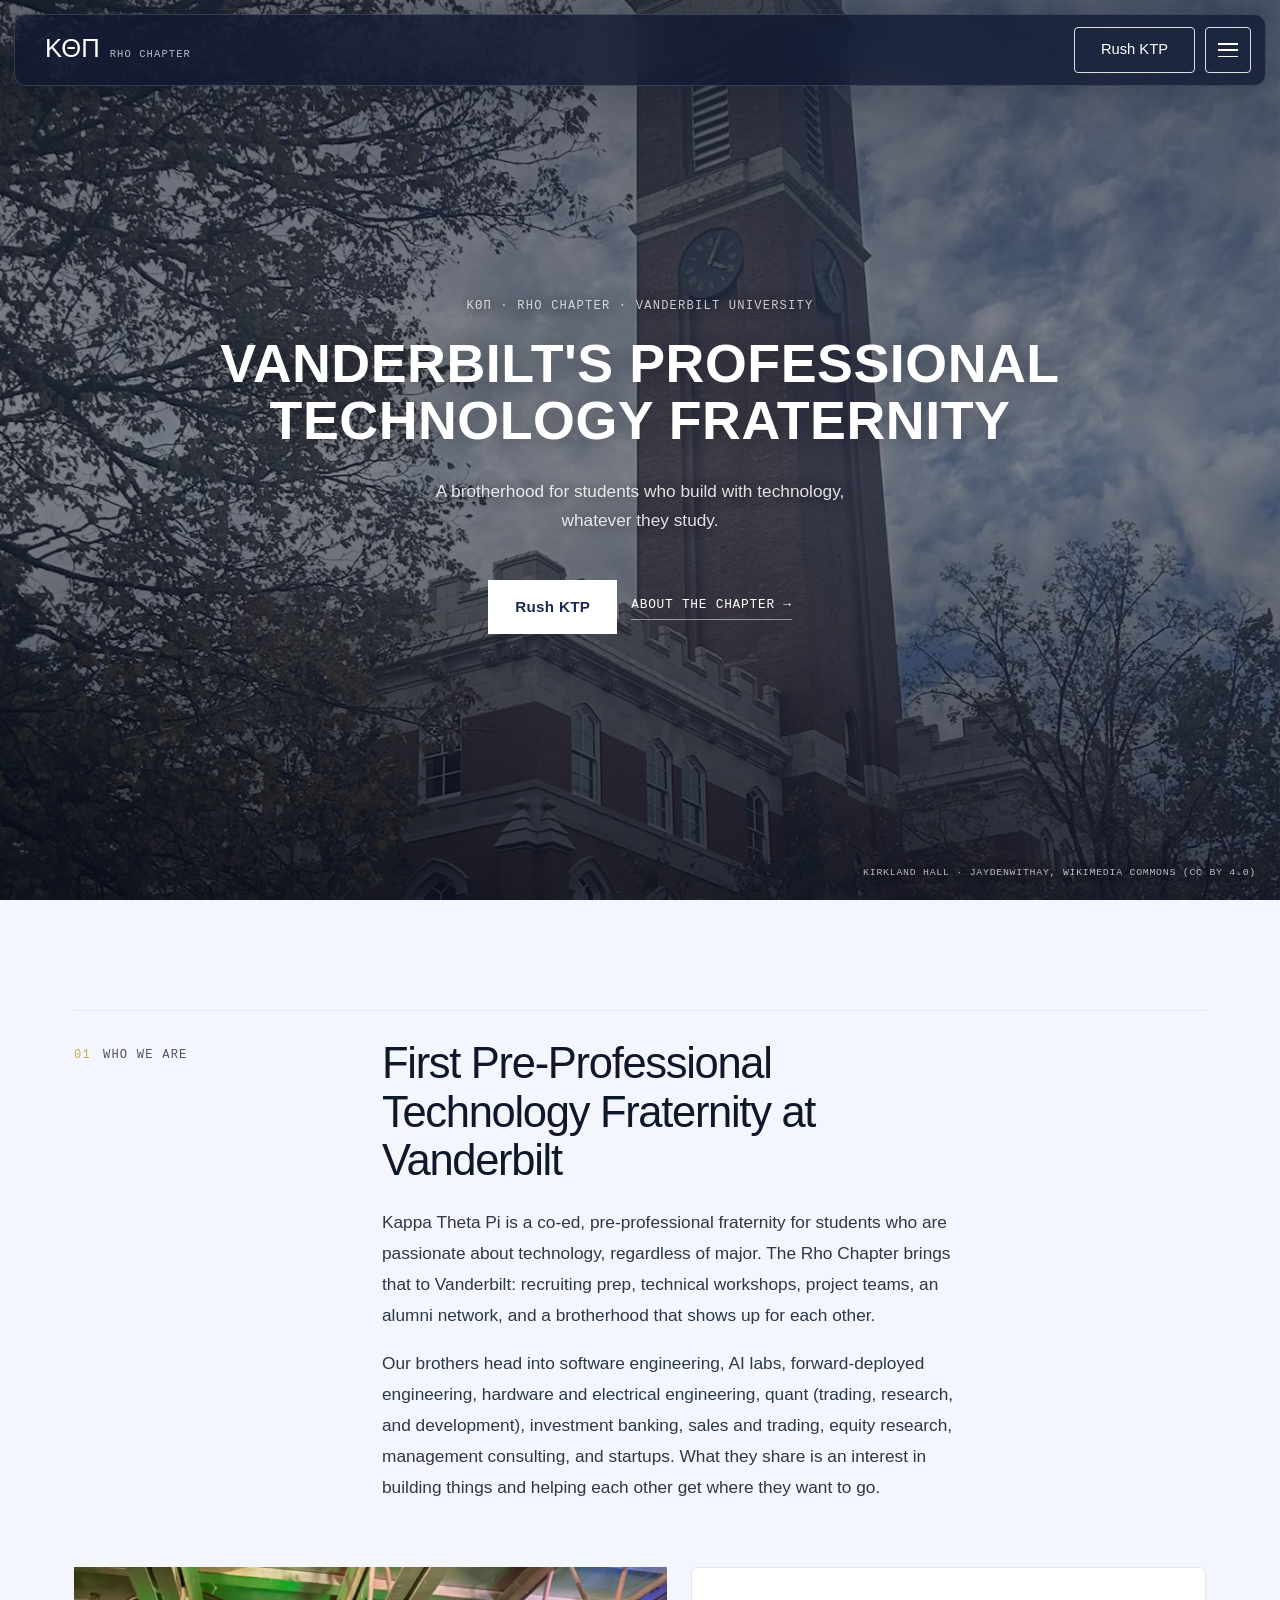
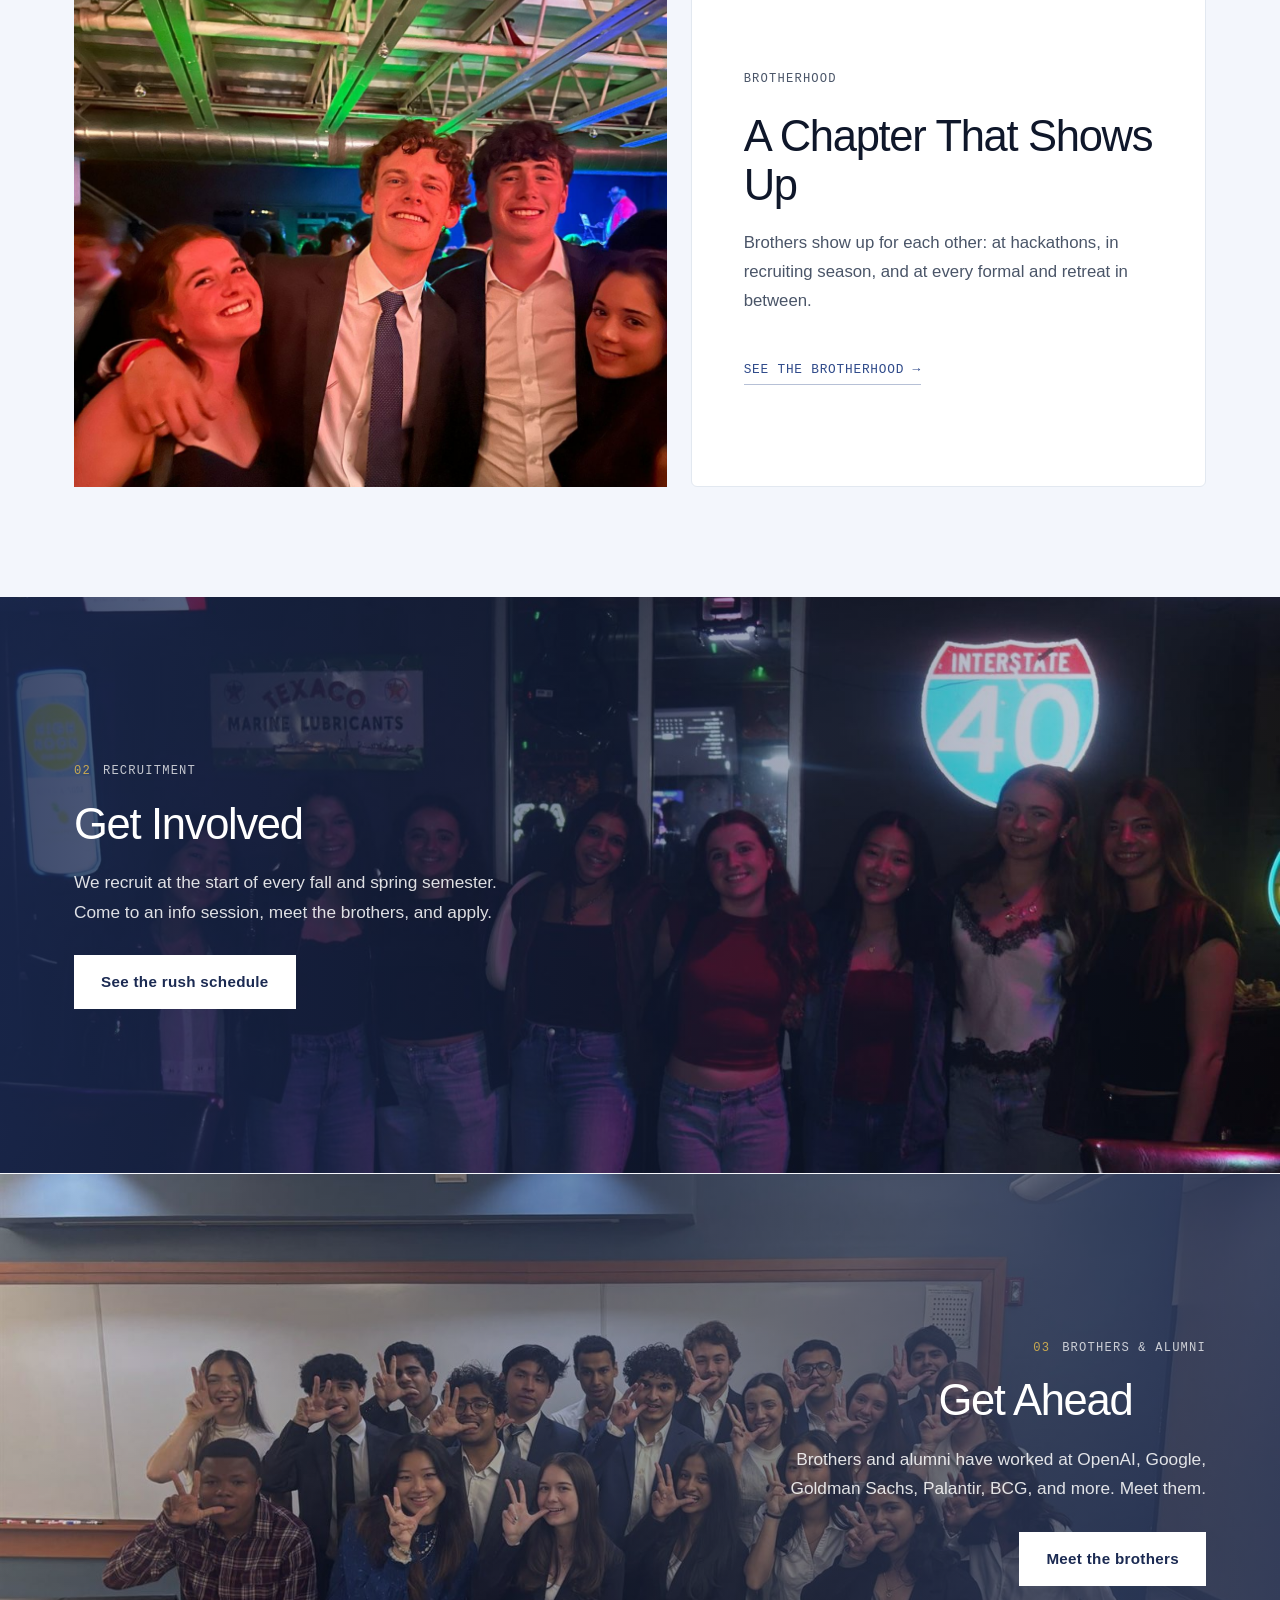
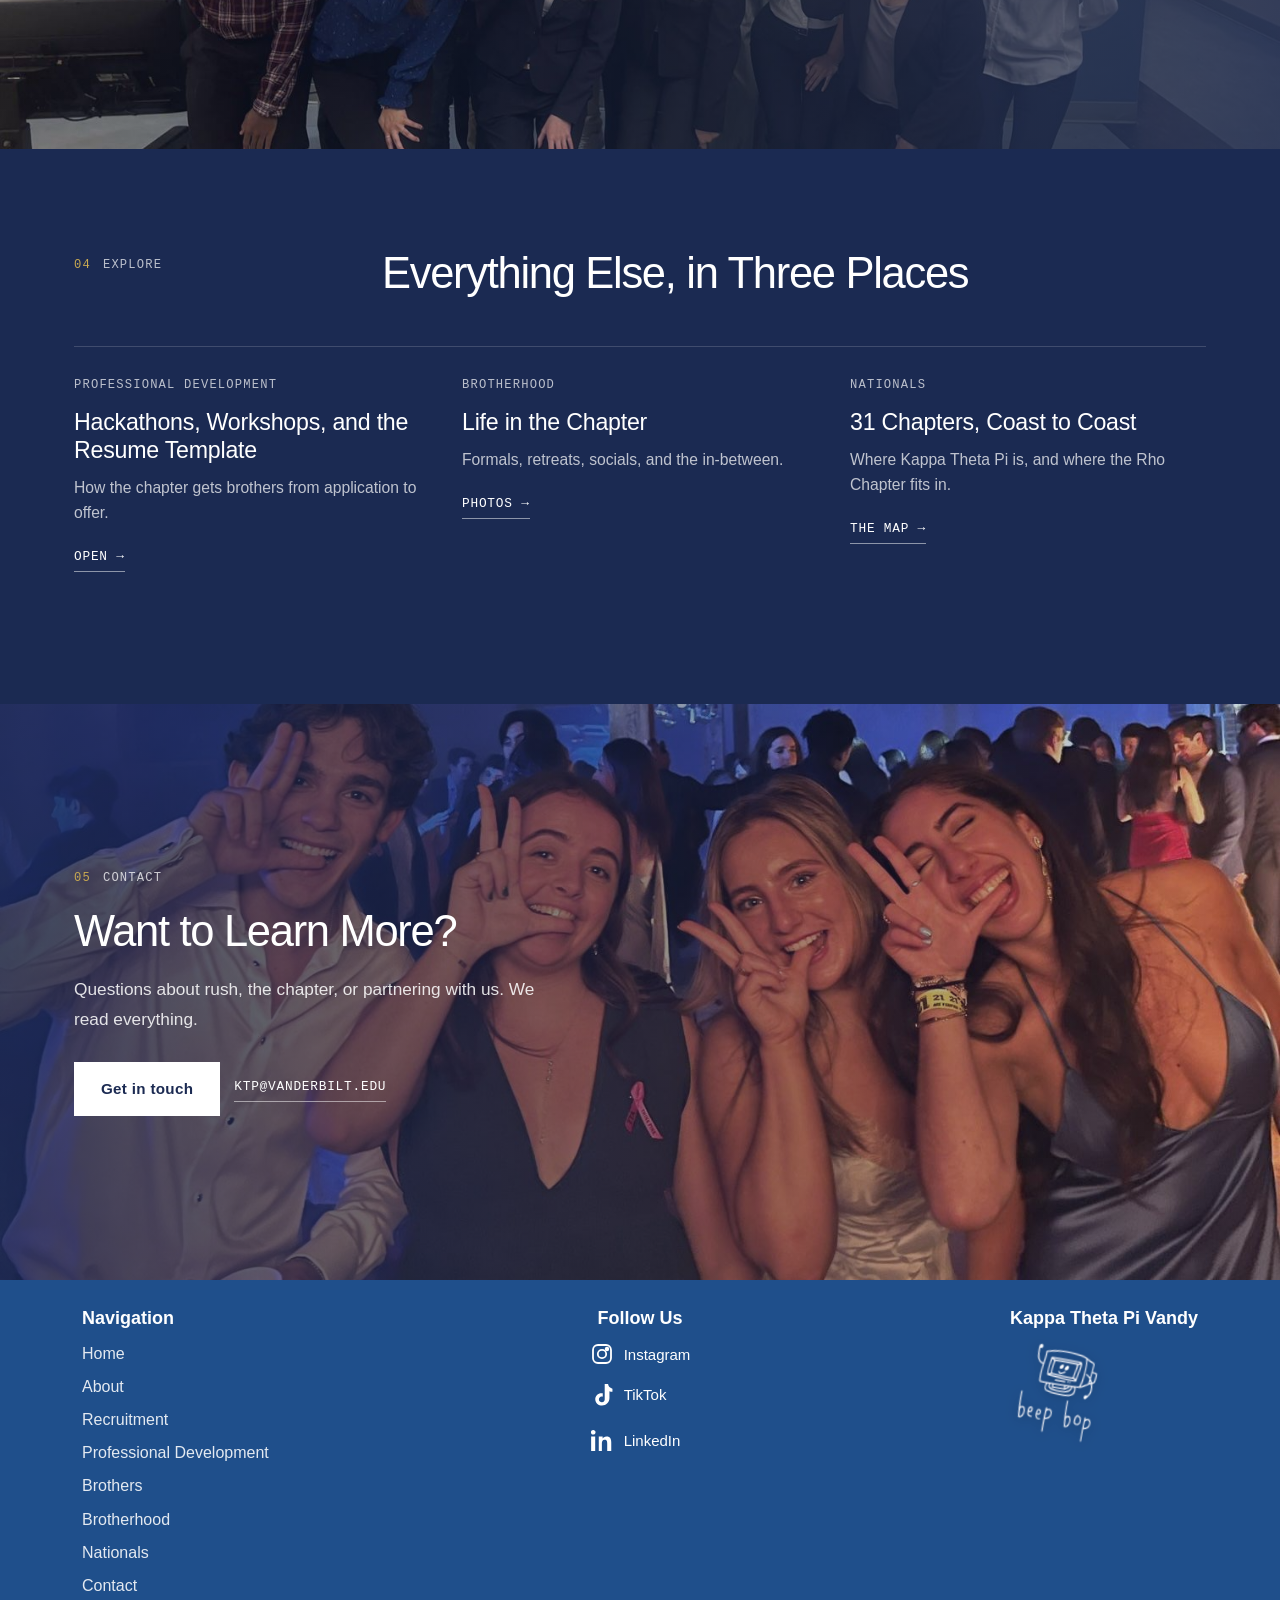
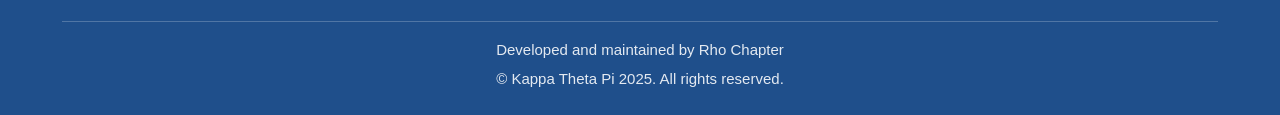
==== commit b9076a8b: "Brotherhood: KTP in Action renamed to Brotherhood (old URL redirects), fifteen new photos at the top" ====
--- a/index.html
+++ b/index.html
@@ -283,6 +283,9 @@
     <img class="hero-slide" data-src="images/campus/wyatt-center.jpg" alt="Wyatt Center and the Peabody lawn" data-credit="Wyatt Center · Wikimedia Commons (public domain)">
     <img class="hero-slide" data-src="images/campus/nashville-skyline.jpg" alt="Nashville skyline" data-credit="Nashville skyline · Bsutto04, Wikimedia Commons (CC BY-SA 4.0)">
     <img class="hero-slide" data-src="images/campus/alumni-lawn.jpg" alt="Alumni Lawn, Vanderbilt University" data-credit="Alumni Lawn · Stablenode, Wikimedia Commons (CC BY-SA 4.0)">
+    <img class="hero-slide" data-src="images/campus/central-library.jpg" alt="Central Library, Vanderbilt University" data-credit="Central Library · Jbaker08, Wikimedia Commons (public domain)">
+    <img class="hero-slide" data-src="images/campus/peabody-library.jpg" alt="Peabody Library, Vanderbilt University" data-credit="Peabody Library · Dansan4444, Wikimedia Commons (CC BY-SA 3.0)">
+    <img class="hero-slide" data-src="images/campus/campus-aerial.jpg" alt="Vanderbilt campus and the Nashville skyline from above" data-credit="Campus from above">
     <span class="hero-credit" id="heroCredit" aria-hidden="true"></span>
     <div class="ed-wrap">
       <span class="ed-kicker">ΚΘΠ · Rho Chapter · Vanderbilt University</span>
@@ -322,7 +325,7 @@
             <h2 class="ed-h2">A Chapter That Shows Up</h2>
             <p>Brothers show up for each other: at hackathons, in recruiting season, and at every formal and retreat in between.</p>
             <div class="ed-actions">
-              <a href="/ktp-in-action" class="ed-link">See the chapter in action <span aria-hidden="true">&rarr;</span></a>
+              <a href="/brotherhood" class="ed-link">See the brotherhood <span aria-hidden="true">&rarr;</span></a>
             </div>
           </div>
         </div>
@@ -373,8 +376,8 @@
             <p>How the chapter gets brothers from application to offer.</p>
             <span class="ed-link">Open <span aria-hidden="true">&rarr;</span></span>
           </a>
-          <a href="/ktp-in-action">
-            <div class="ed-kicker">KTP in Action</div>
+          <a href="/brotherhood">
+            <div class="ed-kicker">Brotherhood</div>
             <h3>Life in the Chapter</h3>
             <p>Formals, retreats, socials, and the in-between.</p>
             <span class="ed-link">Photos <span aria-hidden="true">&rarr;</span></span>
--- a/css/editorial.css
+++ b/css/editorial.css
@@ -20,6 +20,8 @@
 
 /* Base type. html+body outranks the Bootstrap body rule that header.js injects later. */
 html body { font-family: var(--ed-sans); font-weight: 400; -webkit-font-smoothing: antialiased; }
+/* Anchor jumps (menu sub-links, #section URLs) stop below the floating site bar instead of under it. */
+html { scroll-padding-top: 96px; }
 /* Three voices: display for headlines, Inter for reading, mono for labels. */
 h1, h2, .ed-h1, .ed-h2, .case-title, .cases-title, .res-title, .home-pointers h3, .founder-name, .nat-stat-num {
   font-family: var(--ed-display); font-weight: 500; letter-spacing: -0.025em;
